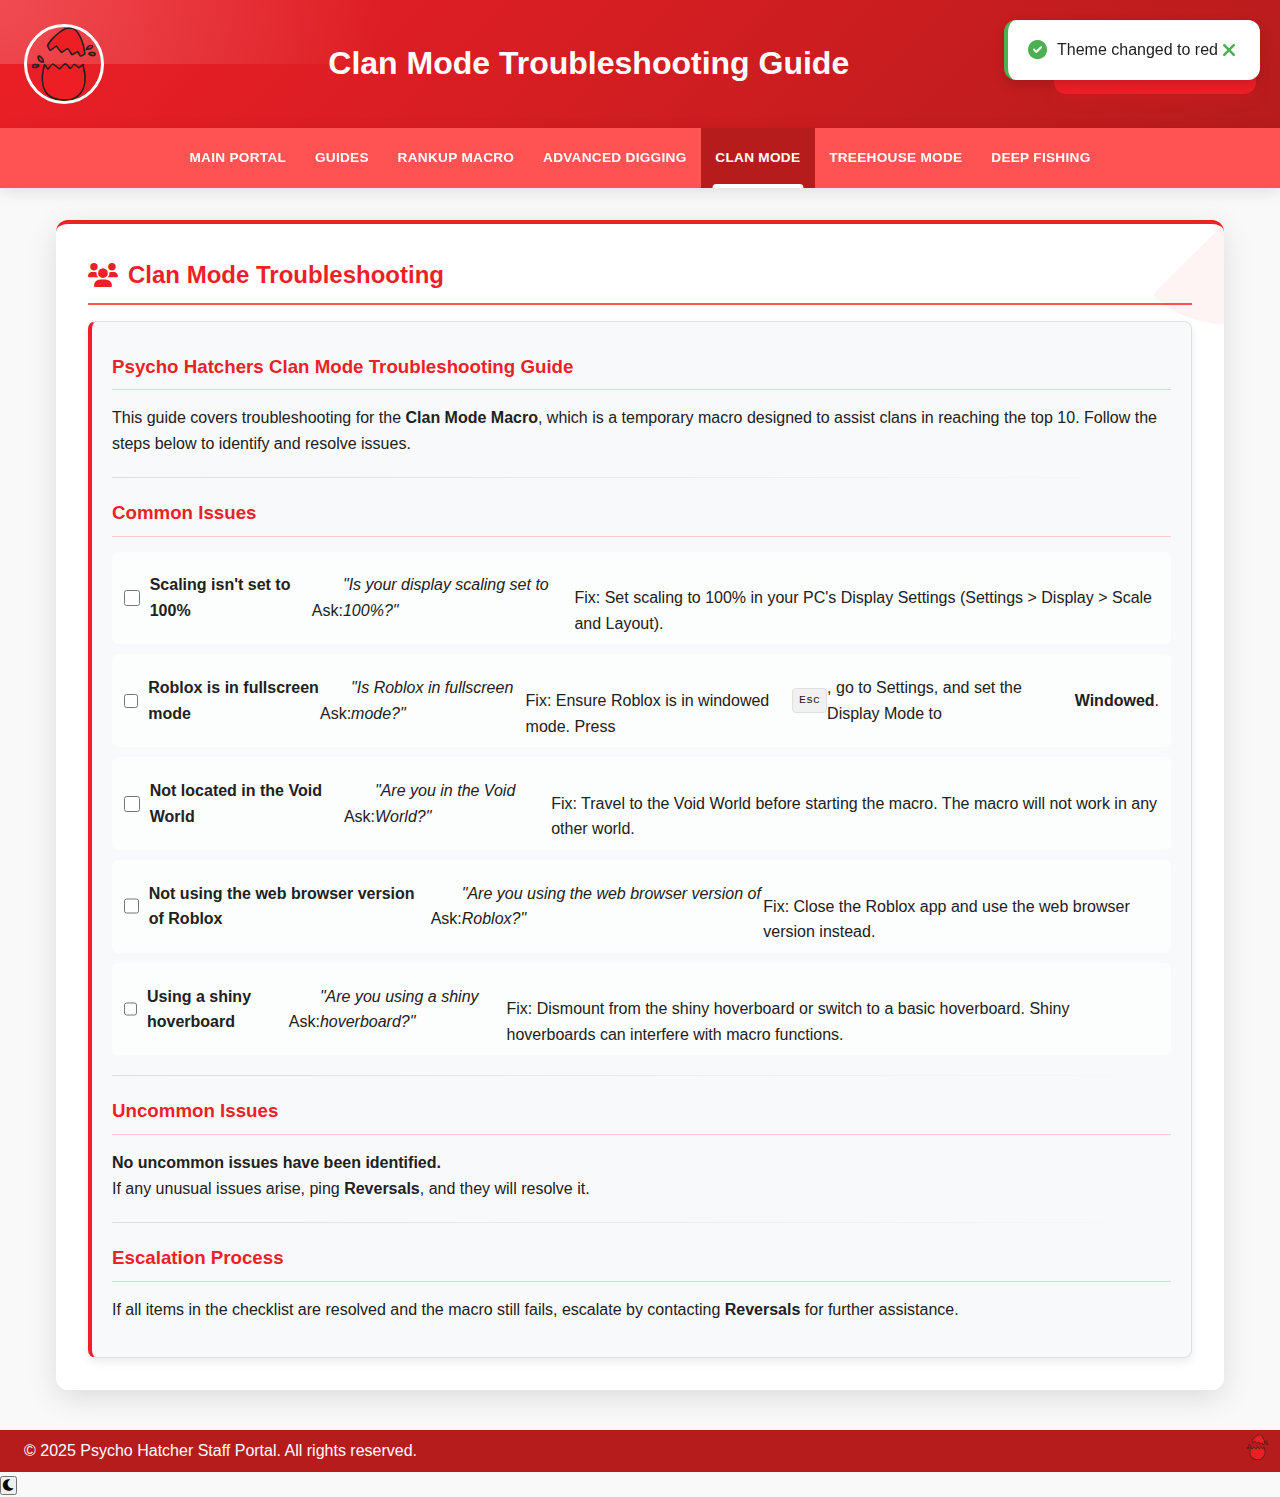
==== guide-clan.html @ 51c13f55 "Add files via upload" ====
<!DOCTYPE html>
<html lang="en">

<head>
    <meta charset="utf-8">
    <meta name="viewport" content="width=device-width, initial-scale=1.0, maximum-scale=1.0, user-scalable=no">
    <meta name="theme-color" content="#ED1F27">
    <title>Clan Mode Guide - Psycho Hatcher</title>
    <link href="style.css" rel="stylesheet" type="text/css" />
    <link href="icons.css" rel="stylesheet" type="text/css" />
    <link rel="stylesheet" href="https://cdnjs.cloudflare.com/ajax/libs/font-awesome/6.0.0/css/all.min.css">
</head>

<body>
    <header>
        <div class="logo-container">
            <img id="logo-preview" src="PsychoHatcher.png" alt="Psycho Hatcher Logo">
        </div>
        <h1>Clan Mode Troubleshooting Guide</h1>
        <div class="header-actions">
            <a href="guides.html" class="btn btn-outline">
                <i class="fas fa-arrow-left"></i> Back to Guides
            </a>
        </div>
    </header>

    <nav>
        <ul>
            <li><a href="index.html">Main Portal</a></li>
            <li><a href="guides.html">Guides</a></li>
            <li><a href="guide-rankup.html">Rankup Macro</a></li>
            <li><a href="guide-digging.html">Advanced Digging</a></li>
            <li><a href="guide-clan.html" class="active">Clan Mode</a></li>
            <li><a href="guide-treehouse.html">Treehouse Mode</a></li>
            <li><a href="guide-fishing.html">Deep Fishing</a></li>
        </ul>
    </nav>

    <main>
        <section class="section-card">
            <h2><i class="fas fa-users"></i> Clan Mode Troubleshooting</h2>
            
            <div class="guide-content active">
                <div class="guide-content-inner">
                    <h3>Psycho Hatchers Clan Mode Troubleshooting Guide</h3>
                    <p>This guide covers troubleshooting for the <strong>Clan Mode Macro</strong>, which is a temporary macro designed to assist clans in reaching the top 10. Follow the steps below to identify and resolve issues.</p>
                    <hr>
                    
                    <h3>Common Issues</h3>
                    <div class="checklist-item"><input type="checkbox"> <strong>Scaling isn't set to 100%</strong><br>
                        Ask: <em>"Is your display scaling set to 100%?"</em><br>
                        Fix: Set scaling to 100% in your PC's Display Settings (Settings > Display > Scale and Layout).
                    </div>
                    
                    <div class="checklist-item"><input type="checkbox"> <strong>Roblox is in fullscreen mode</strong><br>
                        Ask: <em>"Is Roblox in fullscreen mode?"</em><br>
                        Fix: Ensure Roblox is in windowed mode. Press <code>Esc</code>, go to Settings, and set the Display Mode to <strong>Windowed</strong>.
                    </div>
                    
                    <div class="checklist-item"><input type="checkbox"> <strong>Not located in the Void World</strong><br>
                        Ask: <em>"Are you in the Void World?"</em><br>
                        Fix: Travel to the Void World before starting the macro. The macro will not work in any other world.
                    </div>
                    
                    <div class="checklist-item"><input type="checkbox"> <strong>Not using the web browser version of Roblox</strong><br>
                        Ask: <em>"Are you using the web browser version of Roblox?"</em><br>
                        Fix: Close the Roblox app and use the web browser version instead.
                    </div>
                    
                    <div class="checklist-item"><input type="checkbox"> <strong>Using a shiny hoverboard</strong><br>
                        Ask: <em>"Are you using a shiny hoverboard?"</em><br>
                        Fix: Dismount from the shiny hoverboard or switch to a basic hoverboard. Shiny hoverboards can interfere with macro functions.
                    </div>
                    
                    <hr>
                    
                    <h3>Uncommon Issues</h3>
                    <p><strong>No uncommon issues have been identified.</strong><br>
                    If any unusual issues arise, ping <strong>Reversals</strong>, and they will resolve it.</p>
                    
                    <hr>
                    
                    <h3>Escalation Process</h3>
                    <p>If all items in the checklist are resolved and the macro still fails, escalate by contacting <strong>Reversals</strong> for further assistance.</p>
                </div>
            </div>
        </section>
    </main>

    <footer>
        <p>&copy; 2025 Psycho Hatcher Staff Portal. All rights reserved.</p>
        <div class="footer-logo">
            <img id="footer-logo" src="PsychoHatcher.png" alt="Psycho Hatcher">
        </div>
    </footer>

    <script src="script.js"></script>
</body>

</html>
---- style.css ----
:root {
    --primary-color: #ED1F27;
    --primary-light: #ff5252;
    --primary-dark: #b71c1c;
    --secondary-color: #f44336;
    --text-light: #ffffff;
    --text-dark: #212121;
    --bg-light: #f9f9f9;
    --bg-dark: #303030;
    --card-bg: #ffffff;
    --accent-color: #ff8a80;
    --border-radius: 12px;
    --box-shadow: 0 8px 30px rgba(0, 0, 0, 0.12);
    --transition-speed: 0.3s;
    --section-gap: 2.5rem;
    --card-padding: 2rem;
  }

  * {
    margin: 0;
    padding: 0;
    box-sizing: border-box;
  }

  body {
    font-family: 'Segoe UI', Tahoma, Geneva, Verdana, sans-serif;
    line-height: 1.6;
    color: var(--text-dark);
    background-color: var(--bg-light);
  }

  /* Header Styles */
  header {
    background: linear-gradient(135deg, var(--primary-color), var(--primary-dark));
    color: var(--text-light);
    padding: 1.5rem;
    display: flex;
    align-items: center;
    flex-wrap: wrap;
    justify-content: space-between;
    box-shadow: 0 4px 20px rgba(0, 0, 0, 0.25);
    position: relative;
    overflow: hidden;
  }

  header::before {
    content: '';
    position: absolute;
    width: 100%;
    height: 100%;
    top: -50%;
    left: -50%;
    background: radial-gradient(circle, rgba(255, 255, 255, 0.2) 0%, rgba(255, 255, 255, 0) 60%);
    z-index: 0;
  }

  header * {
    position: relative;
    z-index: 1;
  }

  .logo-container {
    display: flex;
    align-items: center;
    gap: 15px;
  }

  #logo-preview {
    width: 80px;
    height: 80px;
    border-radius: 50%;
    object-fit: cover;
    border: 3px solid var(--text-light);
  }

  .header-actions {
    display: flex;
    align-items: center;
    gap: 10px;
  }

  .btn-outline {
    background-color: transparent;
    color: var(--text-light);
    border: 2px solid var(--text-light);
    padding: 8px 15px;
    display: flex;
    align-items: center;
    gap: 5px;
    transition: all 0.3s;
  }

  .btn-outline:hover {
    background-color: var(--text-light);
    color: var(--primary-color);
  }


  .logo-upload {
    display: flex;
    flex-direction: column;
  }

  .upload-btn {
    background-color: var(--secondary-color);
    color: var(--text-light);
    padding: 8px 15px;
    border-radius: var(--border-radius);
    cursor: pointer;
    font-size: 0.9rem;
    display: inline-flex;
    align-items: center;
    gap: 5px;
    transition: background-color 0.3s;
  }

  .upload-btn:hover {
    background-color: #ff9e40;
  }

  input[type="file"] {
    display: none;
  }

  h1 {
    font-size: 2rem;
    margin-left: 20px;
  }

  /* Navigation Styles */
  nav {
    background-color: var(--primary-light);
    position: sticky;
    top: 0;
    z-index: 100;
    box-shadow: 0 4px 15px rgba(0, 0, 0, 0.1);
    padding: 0 1rem;
  }

  nav ul {
    display: flex;
    list-style: none;
    flex-wrap: nowrap;
    justify-content: center;
    max-width: 1200px;
    margin: 0 auto;
  }

  nav a {
    display: block;
    color: var(--text-light);
    text-decoration: none;
    padding: 1.2rem 0.9rem;
    font-weight: bold;
    transition: all 0.3s ease;
    position: relative;
    text-transform: uppercase;
    font-size: 0.85rem;
    letter-spacing: 0.3px;
    white-space: nowrap;
  }

  nav a::after {
    content: '';
    position: absolute;
    bottom: 0;
    left: 50%;
    width: 0;
    height: 4px;
    background-color: white;
    transform: translateX(-50%);
    transition: width 0.3s ease;
    border-radius: 4px 4px 0 0;
  }

  nav a:hover::after,
  nav a.active::after {
    width: 80%;
  }

  nav a:hover,
  nav a.active {
    background-color: var(--primary-dark);
  }

  /* Main Content Styles */
  main {
    max-width: 1200px;
    margin: 2rem auto;
    padding: 0 1rem;
  }

  .section-card {
    background-color: var(--card-bg);
    border-radius: var(--border-radius);
    box-shadow: var(--box-shadow);
    margin-bottom: var(--section-gap);
    padding: var(--card-padding);
    border-top: 4px solid var(--primary-color);
    transition: transform 0.4s ease, box-shadow 0.4s ease;
    position: relative;
    overflow: hidden;
  }

  .section-card::before {
    content: '';
    position: absolute;
    top: 0;
    right: 0;
    width: 100px;
    height: 100px;
    background: linear-gradient(135deg, transparent 50%, rgba(237, 31, 39, 0.05) 50%);
    border-radius: 0 0 0 100px;
    z-index: 0;
  }

  .section-card:hover {
    transform: translateY(-5px);
    box-shadow: 0 15px 35px rgba(0, 0, 0, 0.1);
  }

  h2 {
    color: var(--primary-color);
    margin-bottom: 1rem;
    border-bottom: 2px solid var(--primary-light);
    padding-bottom: 0.5rem;
    display: flex;
    align-items: center;
    gap: 10px;
  }

  h3 {
    color: var(--primary-dark);
    margin: 1rem 0;
  }

  /* Alert Boxes */
  .alert-box {
    background-color: #e3f2fd;
    border-left: 5px solid #2196f3;
    padding: 1rem;
    margin: 1rem 0;
    border-radius: var(--border-radius);
  }

  .alert-box.warning {
    background-color: #fff8e1;
    border-left: 5px solid #ffc107;
  }

  .highlight {
    background-color: #ffecb3;
    padding: 2px 4px;
    border-radius: 3px;
    font-weight: bold;
  }

  /* Staff List Styles */
  .staff-container {
    display: flex;
    flex-wrap: wrap;
    gap: 2rem;
  }

  .staff-column {
    flex: 1;
    min-width: 250px;
  }

  .staff-list,
  .timezone-list {
    list-style: none;
  }

  .staff-list li,
  .timezone-list li {
    padding: 0.5rem 0;
    border-bottom: 1px solid #e0e0e0;
  }

  .staff-name {
    font-weight: bold;
    color: var(--primary-color);
  }

  /* Guides Styles */
  .guides-container {
    display: grid;
    grid-template-columns: repeat(auto-fill, minmax(300px, 1fr));
    gap: 1rem;
  }

  .guide-card {
    background-color: white;
    border-radius: var(--border-radius);
    padding: 1.5rem;
    box-shadow: 0 10px 20px rgba(0, 0, 0, 0.05);
    transition: all 0.4s cubic-bezier(0.165, 0.84, 0.44, 1);
    border: 1px solid rgba(0, 0, 0, 0.05);
    position: relative;
    z-index: 1;
    overflow: hidden;
  }

  .guide-card::after {
    content: '';
    position: absolute;
    bottom: 0;
    left: 0;
    width: 100%;
    height: 4px;
    background: linear-gradient(to right, var(--primary-color), var(--primary-light));
    transform: scaleX(0);
    transform-origin: left;
    transition: transform 0.4s ease;
  }

  .guide-content {
    display: none;
    padding: 20px;
    margin-top: 20px;
    background-color: #f9f9f9;
    border-radius: 8px;
    border-left: 4px solid var(--primary-color);
    max-height: 0;
    overflow: hidden;
    transition: max-height 0.5s ease-out, opacity 0.3s ease-in-out;
    opacity: 0;
    box-shadow: 0 4px 10px rgba(0,0,0,0.08);
  }

  .guide-content.active {
    display: block;
    max-height: 2000px;
    opacity: 1;
    overflow-y: auto;
  }

  .guide-content-inner {
    padding: 5px;
  }

  .guide-content h3 {
    color: var(--primary-color);
    margin-top: 10px;
    margin-bottom: 15px;
    padding-bottom: 8px;
    border-bottom: 1px solid rgba(237, 31, 39, 0.2);
  }

  .guide-content p {
    margin-bottom: 15px;
    line-height: 1.6;
  }

  .guide-content hr {
    border: 0;
    height: 1px;
    background: linear-gradient(to right, #ddd, transparent);
    margin: 20px 0;
  }

  .guide-content .checklist-item {
    display: flex;
    align-items: center;
    margin-bottom: 10px;
    padding: 8px 12px;
    background-color: rgba(255,255,255,0.6);
    border-radius: 6px;
    transition: all 0.2s ease;
  }

  .guide-content .checklist-item:hover {
    background-color: rgba(255,255,255,0.9);
    transform: translateX(5px);
    box-shadow: 0 2px 5px rgba(0,0,0,0.05);
  }

  .guide-content .checklist-item input[type="checkbox"] {
    margin-right: 10px;
    width: 18px;
    height: 18px;
    accent-color: var(--primary-color);
    cursor: pointer;
  }

  .guide-content code {
    background-color: #f1f1f1;
    padding: 2px 6px;
    border-radius: 4px;
    font-family: monospace;
    font-size: 0.9em;
    border: 1px solid #e0e0e0;
  }

  .guide-content ul, .guide-content ol {
    margin-left: 20px;
    margin-bottom: 15px;
  }

  .guide-content li {
    margin-bottom: 8px;
  }

  @keyframes fadeIn {
    from {
      opacity: 0;
    }

    to {
      opacity: 1;
    }
  }

  .guide-card:hover {
    transform: translateY(-10px);
    box-shadow: 0 15px 30px rgba(0, 0, 0, 0.1);
  }

  .guide-card:hover::after {
    transform: scaleX(1);
  }

  .guide-content {
    display: none;
    margin-top: 1rem;
    padding: 1rem;
    background-color: white;
    border-radius: var(--border-radius);
    border: 1px solid #e0e0e0;
    max-height: 400px;
    overflow-y: auto;
  }

  .guide-content.active {
    display: block;
  }

  .btn {
    background-color: var(--primary-color);
    color: var(--text-light);
    border: none;
    padding: 0.75rem 1.5rem;
    border-radius: 50px;
    cursor: pointer;
    font-weight: bold;
    transition: all 0.3s ease;
    position: relative;
    overflow: hidden;
    box-shadow: 0 4px 15px rgba(237, 31, 39, 0.2);
    display: inline-flex;
    align-items: center;
    justify-content: center;
    gap: 8px;
  }

  .btn::before {
    content: '';
    position: absolute;
    top: 0;
    left: -100%;
    width: 100%;
    height: 100%;
    background: linear-gradient(90deg,
        transparent,
        rgba(255, 255, 255, 0.2),
        transparent);
    transition: all 0.6s ease;
  }

  .btn:hover {
    background-color: var(--primary-dark);
    transform: translateY(-3px);
    box-shadow: 0 8px 25px rgba(237, 31, 39, 0.3);
  }

  .btn:hover::before {
    left: 100%;
  }

  /* Script Styles */
  .script-box {
    background-color: #f9f9f9;
    padding: 1rem;
    border-radius: var(--border-radius);
  }
  
  /* Suggestion System Styles */
  .suggestion-form {
    margin: 1rem 0;
  }
  
  #suggestion-text {
    width: 100%;
    padding: 12px;
    border: 1px solid #ddd;
    border-radius: 4px;
    margin-bottom: 10px;
    resize: vertical;
  }
  
  #suggestion-status {
    margin-top: 15px;
    padding: 10px;
    border-radius: 4px;
  }
  
  #suggestion-status.success {
    background-color: rgba(76, 175, 80, 0.1);
    border: 1px solid #4CAF50;
    color: #4CAF50;
  }
  
  #suggestion-status.error {
    background-color: rgba(244, 67, 54, 0.1);
    border: 1px solid #F44336;
    color: #F44336;
  }
  
  .success-message {
    color: #4CAF50;
    font-weight: bold;
  }
  
  .suggestions-list {
    list-style: none;
    padding: 0;
    margin: 10px 0;
    max-height: 500px;
    overflow-y: auto;
    border: 1px solid #eee;
    border-radius: 8px;
  }
  
  .suggestions-list li {
    background-color: #fff;
    padding: 15px;
    margin-bottom: 10px;
    border-radius: 4px;
    border-left: 3px solid var(--primary-color);
    transition: all 0.3s ease;
    box-shadow: 0 2px 4px rgba(0,0,0,0.05);
  }
  
  .suggestions-list li:hover {
    box-shadow: 0 4px 8px rgba(0,0,0,0.1);
    transform: translateY(-2px);
  }
  
  .suggestion-header {
    display: flex;
    justify-content: space-between;
    align-items: center;
    margin-bottom: 8px;
    padding-bottom: 8px;
    border-bottom: 1px solid #f0f0f0;
  }
  
  .suggestion-author {
    font-weight: bold;
    color: var(--primary-color);
    font-size: 1rem;
  }
  
  .suggestion-content {
    font-size: 1.05rem;
    line-height: 1.5;
    margin: 10px 0;
  }
  
  .suggestion-status {
    display: inline-block;
    padding: 3px 8px;
    border-radius: 12px;
    font-size: 0.8rem;
    background-color: #ffe0e0;
    color: #d32f2f;
  }
  
  .suggestion-status.pending {
    background-color: #fff3e0;
    color: #ef6c00;
  }
  
  .suggestion-status.approved {
    background-color: #e8f5e9;
    color: #2e7d32;
  }
  
  .suggestion-status.implemented {
    background-color: #e3f2fd;
    color: #1565c0;
  }
  
  .suggestion-meta {
    display: flex;
    justify-content: space-between;
    align-items: center;
    margin-top: 10px;
  }
  
  .btn-vote {
    background: none;
    border: none;
    padding: 5px 10px;
    border-radius: 20px;
    cursor: pointer;
    color: #666;
    font-size: 0.9rem;
    display: inline-flex;
    align-items: center;
    gap: 5px;
    transition: all 0.2s ease;
  }
  
  .btn-vote:hover {
    background-color: #f5f5f5;
    color: var(--primary-color);
  }
  
  .btn-vote.upvote .fa-thumbs-up {
    color: #4caf50;
  }
  
  .suggestions-header {
    margin-bottom: 20px;
  }
  
  .suggestions-header h3 {
    display: flex;
    align-items: center;
    gap: 10px;
    margin-bottom: 5px;
    color: var(--primary-color);
  }
  
  .suggestions-header p {
    color: #666;
  }
  
  .suggestion-search {
    display: flex;
    gap: 10px;
    margin-bottom: 15px;
  }
  
  .suggestion-search-input {
    flex: 1;
    padding: 10px 15px;
    border: 1px solid #ddd;
    border-radius: 25px;
    font-size: 0.9rem;
  }
  
  .no-suggestions {
    text-align: center;
    padding: 30px;
    color: #999;
    display: flex;
    flex-direction: column;
    align-items: center;
    justify-content: center;
  }
    justify-content: space-between;
    align-items: center;
    margin-top: 8px;
    font-size: 0.9rem;
  }
  
  .suggestion-search {
    display: flex;
    margin-bottom: 15px;
    align-items: center;
    gap: 10px;
  }
  
  .suggestion-search-input {
    flex: 1;
    padding: 10px 15px;
    border: 1px solid #ddd;
    border-radius: 20px;
    font-size: 0.9rem;
    box-shadow: inset 0 1px 3px rgba(0,0,0,0.05);
  }
  
  .suggestion-search-input:focus {
    outline: none;
    border-color: var(--primary-color);
    box-shadow: 0 0 0 3px rgba(237, 31, 39, 0.1);
  }
  
  .btn-sm {
    padding: 8px 12px;
    font-size: 0.9rem;
  }
  
  .suggestions-container {
    position: relative;
  }
  
  .suggestions-count {
    margin-bottom: 10px;
    padding-bottom: 5px;
    border-bottom: 1px solid #eee;
  }
  
  .no-suggestions {
    text-align: center;
    padding: 20px;
    color: #666;
    font-style: italic;
  }
  
  .suggestion-status.pending {
    background-color: #FFC107;
    color: #000;
  }
  
  .suggestion-status.approved {
    background-color: #4CAF50;
    color: #fff;
  }
  
  .suggestion-status.rejected {
    background-color: #F44336;
    color: #fff;
  }

  .script-section {
    margin-bottom: 1.5rem;
    padding-bottom: 1rem;
    border-bottom: 1px dashed #ccc;
  }

  .script-section:last-child {
    border-bottom: none;
  }

  .script-section h4 {
    color: var(--primary-color);
    margin-bottom: 0.5rem;
  }

  .script-section h5 {
    margin-top: 0.8rem;
    margin-bottom: 0.3rem;
    font-style: italic;
  }

  .script-note {
    background-color: #fff8e1;
    padding: 0.8rem;
    border-radius: var(--border-radius);
    margin-top: 1rem;
  }

  /* Info Boxes */
  .info-box {
    background-color: #f9f9f9;
    padding: 1rem;
    border-radius: var(--border-radius);
    margin-bottom: 1.5rem;
  }

  .info-box ul {
    margin-left: 1.5rem;
  }

  .promo-box {
    background-color: #e8f5e9;
    padding: 1rem;
    border-radius: var(--border-radius);
    border-left: 5px solid #4caf50;
    margin-top: 1rem;
  }

  .vip-box {
    background-color: #ede7f6;
    border-left: 5px solid var(--primary-color);
  }

  .credential-box {
    background-color: white;
    padding: 1rem;
    border-radius: var(--border-radius);
    margin-top: 0.5rem;
    border: 1px dashed var(--primary-color);
  }

  .interview-list {
    margin-left: 1.5rem;
  }

  .interview-list li {
    margin-bottom: 0.8rem;
  }

  /* Footer Styles */
  footer {
    background-color: #b71c1c;
    color: var(--text-light);
    text-align: center;
    padding: 0.5rem 1.5rem;
    margin-top: 2rem;
    display: flex;
    justify-content: space-between;
    align-items: center;
    flex-wrap: wrap;
    position: relative;
  }

  .footer-logo {
    position: absolute;
    right: 10px;
    top: 50%;
    transform: translateY(-50%);
  }

  .footer-logo img {
    width: 25px;
    height: 25px;
  }

  /* Responsive Design */
  @media (max-width: 768px) {
    body {
      font-size: 16px;
    }

    header {
      flex-direction: column;
      text-align: center;
      gap: 1rem;
      padding: 0.8rem;
    }

    .logo-container {
      justify-content: center;
    }

    #logo-preview {
      width: 60px;
      height: 60px;
    }

    h1 {
      margin-left: 0;
      font-size: 1.5rem;
    }

    /* Mobile Navigation */
    nav {
      position: sticky;
      top: 0;
      width: 100%;
      z-index: 100;
      box-shadow: 0 2px 4px rgba(0, 0, 0, 0.1);
    }

    nav ul {
      flex-direction: column;
      padding: 0;
      margin: 0;
      width: 100%;
    }

    nav li {
      width: 100%;
      border-bottom: 1px solid rgba(255, 255, 255, 0.1);
    }

    nav a {
      display: block;
      width: 100%;
      padding: 0.8rem 1rem;
      font-size: 1.1rem;
      text-align: left;
    }

    /* Main content adjustments */
    main {
      padding: 0.5rem;
      margin: 1rem auto;
    }

    .section-card {
      padding: 1rem;
      margin-bottom: 1.5rem;
    }

    h2 {
      font-size: 1.3rem;
    }

    h3 {
      font-size: 1.1rem;
    }

    .staff-container {
      flex-direction: column;
      gap: 1rem;
    }

    .guides-container {
      grid-template-columns: 1fr;
    }

    .guide-card,
    .template-card {
      min-width: 100%;
    }

    /* Better button and form sizing */
    .btn,
    #submit-suggestion,
    .copy-template {
      padding: 0.7rem 1rem;
      width: 100%;
      margin-top: 0.8rem;
    }

    .suggestion-form textarea {
      padding: 0.8rem;
      min-height: 100px;
    }

    .staff-list li,
    .timezone-list li {
      padding: 0.8rem 0.5rem;
    }

    /* Footer adjustments */
    footer {
      flex-direction: column;
      gap: 1rem;
      padding: 1rem;
      text-align: center;
    }

    /* Fix template cards on mobile */
    .templates-container {
      grid-template-columns: 1fr;
    }

    .template-content {
      padding: 1rem;
    }

    /* Better alerts on mobile */
    .alert-box {
      padding: 0.8rem;
      margin: 0.8rem 0;
    }
  }

  /* Login System Styles */
  .login-overlay {
    position: fixed;
    top: 0;
    left: 0;
    width: 100%;
    height: 100%;
    background: linear-gradient(135deg, var(--primary-dark), var(--primary-color));
    display: flex;
    justify-content: center;
    align-items: center;
    z-index: 1000;
    transition: opacity 0.5s ease;
    backdrop-filter: blur(10px);
  }

  .login-overlay.fade-out {
    opacity: 0;
  }

  .login-container {
    background-color: white;
    border-radius: var(--border-radius);
    padding: 2rem;
    width: 90%;
    max-width: 400px;
    box-shadow: 0 15px 35px rgba(0, 0, 0, 0.3);
    text-align: center;
    position: relative;
    overflow: hidden;
    border: 2px solid transparent;
    transition: all 0.3s ease;
  }

  .login-container::before {
    content: '';
    position: absolute;
    top: 0;
    left: -100%;
    width: 100%;
    height: 5px;
    background: linear-gradient(to right, var(--primary-light), var(--primary-color), var(--primary-dark));
    animation: slide 2s infinite linear;
  }

  .login-logo {
    margin-bottom: 1.5rem;
  }

  .login-logo img {
    max-width: 150px;
    height: auto;
    filter: drop-shadow(0 4px 8px rgba(0, 0, 0, 0.2));
  }

  .login-msg {
    font-size: 1.1rem;
    margin-bottom: 1.5rem;
    color: var(--text-dark);
  }

  .input-group {
    position: relative;
    margin-bottom: 1.2rem;
    display: flex;
    align-items: center;
  }

  .input-group input {
    width: 100%;
    padding: 0.8rem 1rem;
    border: 1px solid #ddd;
    border-radius: var(--border-radius);
    font-size: 1rem;
    transition: all 0.3s;
  }

  .input-group input:focus {
    border-color: var(--primary-color);
    box-shadow: 0 0 0 2px rgba(237, 31, 39, 0.2);
    outline: none;
  }

  .toggle-password {
    position: absolute;
    right: 10px;
    background: none;
    border: none;
    color: #666;
    cursor: pointer;
  }

  .btn {
    background-color: var(--primary-color);
    color: white;
    padding: 0.8rem 2rem;
    border: none;
    border-radius: var(--border-radius);
    font-size: 1rem;
    cursor: pointer;
    transition: all 0.3s;
    margin-top: 0.5rem;
    font-weight: bold;
    width: 100%;
  }

  .btn:hover {
    background-color: var(--primary-dark);
    transform: translateY(-2px);
  }

  .login-error {
    color: #e74c3c;
    margin-top: 1rem;
    font-size: 0.9rem;
    min-height: 1.2rem;
  }

  .attempts-info {
    margin-top: 0.5rem;
    font-size: 0.8rem;
    color: #666;
  }

  .security-notice {
    position: absolute;
    top: 10px;
    right: 10px;
    font-size: 0.8rem;
    color: #666;
  }

  .shake {
    animation: shake 0.5s cubic-bezier(.36, .07, .19, .97) both;
  }

  @keyframes shake {

    10%,
    90% {
      transform: translate3d(-1px, 0, 0);
    }

    20%,
    80% {
      transform: translate3d(2px, 0, 0);
    }

    30%,
    50%,
    70% {
      transform: translate3d(-4px, 0, 0);
    }

    40%,
    60% {
      transform: translate3d(4px, 0, 0);
    }
  }

  @keyframes slide {
    0% {
      left: -100%;
    }

    100% {
      left: 100%;
    }
  }

  /* Notification Styles */
  .notification {
    position: fixed;
    top: 20px;
    right: 20px;
    background-color: white;
    border-radius: var(--border-radius);
    box-shadow: 0 4px 12px rgba(0, 0, 0, 0.15);
    padding: 1rem;
    z-index: 1000;
    transform: translateX(120%);
    transition: transform 0.3s ease;
    max-width: 300px;
  }

  .notification.show {
    transform: translateX(0);
  }

  .notification-content {
    display: flex;
    align-items: center;
    gap: 10px;
  }

  .notification i {
    font-size: 1.2rem;
  }

  .notification.success i {
    color: #2ecc71;
  }

  .notification.error i {
    color: #e74c3c;
  }

  .notification.info i {
    color: #3498db;
  }

  .security-notice {
    background-color: #f5f5f5;
    color: #333;
    padding: 8px;
    border-radius: var(--border-radius);
    margin-bottom: 1rem;
    font-weight: bold;
    display: flex;
    align-items: center;
    justify-content: center;
    gap: 8px;
  }

  .security-notice i {
    color: var(--primary-color);
  }

  .login-logo {
    margin-bottom: 1rem;
    position: relative;
  }

  .login-logo::after {
    content: '';
    position: absolute;
    bottom: 0;
    left: 50%;
    transform: translateX(-50%);
    width: 60px;
    height: 3px;
    background: linear-gradient(to right, var(--primary-light), var(--primary-color));
    border-radius: 3px;
  }

  .login-logo img {
    width: 100px;
    height: 100px;
    border-radius: 50%;
    border: 3px solid var(--primary-color);
    object-fit: cover;
    box-shadow: 0 5px 15px rgba(0, 0, 0, 0.1);
    pointer-events: none;
  }

  .login-msg {
    color: #666;
    margin-bottom: 1.5rem;
    font-size: 1.1rem;
  }

  .input-group {
    display: flex;
    margin-bottom: 1rem;
    position: relative;
    box-shadow: 0 3px 10px rgba(0, 0, 0, 0.05);
  }

  .input-group input {
    flex: 1;
    padding: 0.8rem 3rem 0.8rem 0.8rem;
    border: 1px solid #ddd;
    border-radius: var(--border-radius) 0 0 var(--border-radius);
    font-size: 1rem;
    transition: border 0.3s;
  }

  .input-group input:focus {
    outline: none;
    border-color: var(--primary-color);
    box-shadow: 0 0 0 2px rgba(237, 31, 39, 0.1);
  }

  .toggle-password {
    position: absolute;
    right: 50px;
    top: 50%;
    transform: translateY(-50%);
    background: none;
    border: none;
    color: #999;
    cursor: pointer;
    z-index: 2;
    transition: color 0.3s;
  }

  .toggle-password:hover {
    color: var(--primary-color);
  }

  .input-group button.btn {
    border-radius: 0 var(--border-radius) var(--border-radius) 0;
    padding: 0 1.5rem;
    font-weight: bold;
    background: linear-gradient(135deg, var(--primary-color), var(--primary-dark));
    transition: all 0.3s;
  }

  .input-group button.btn:hover {
    background: linear-gradient(135deg, var(--primary-dark), var(--primary-color));
    transform: translateY(-2px);
    box-shadow: 0 4px 8px rgba(0, 0, 0, 0.2);
  }

  .login-error {
    color: var(--primary-color);
    min-height: 1.5rem;
    font-weight: 500;
    margin-bottom: 0.5rem;
    text-shadow: 0 0 1px rgba(237, 31, 39, 0.2);
  }

  .attempts-info {
    color: #999;
    font-size: 0.8rem;
    margin-top: 1rem;
  }

  /* Enhanced shake animation */
  @keyframes shake {

    0%,
    100% {
      transform: translateX(0);
    }

    10%,
    30%,
    50%,
    70%,
    90% {
      transform: translateX(-5px);
    }

    20%,
    40%,
    60%,
    80% {
      transform: translateX(5px);
    }
  }

  .shake {
    animation: shake 0.5s cubic-bezier(.36, .07, .19, .97) both;
    box-shadow: 0 0 20px rgba(237, 31, 39, 0.3);
  }

  /* Support Script Box Enhancement */
  .script-box {
    position: relative;
    border-left: 4px solid var(--primary-color);
    background-color: white;
    padding: 1.5rem;
    box-shadow: 0 3px 10px rgba(0, 0, 0, 0.1);
  }

  .script-section {
    position: relative;
    padding-left: 1rem;
  }

  .script-section::before {
    content: "";
    position: absolute;
    left: -5px;
    top: 0;
    height: 100%;
    width: 3px;
    background-color: var(--primary-light);
    opacity: 0.3;
  }

  /* VIP Styles Enhancement */
  .vip-box {
    background: linear-gradient(to right, #fff, #fff8f8);
    box-shadow: 0 4px 15px rgba(237, 31, 39, 0.1);
    border-left: 5px solid var(--primary-color);
    position: relative;
    overflow: hidden;
  }

  .vip-box::after {
    content: "STAFF VIP";
    position: absolute;
    top: 10px;
    right: -15px;
    background: var(--primary-color);
    color: white;
    padding: 5px 20px;
    font-size: 0.7rem;
    transform: rotate(45deg);
    box-shadow: 0 3px 10px rgba(0, 0, 0, 0.2);
  }

  .credential-box {
    background-color: white;
    border: 2px dashed var(--primary-light);
    box-shadow: inset 0 0 10px rgba(0, 0, 0, 0.05);
  }

  /* Enhanced Animations */
  @keyframes shake {

    0%,
    100% {
      transform: translateX(0);
    }

    10%,
    30%,
    50%,
    70%,
    90% {
      transform: translateX(-5px);
    }

    20%,
    40%,
    60%,
    80% {
      transform: translateX(5px);
    }
  }

  .shake {
    animation: shake 0.5s cubic-bezier(.36, .07, .19, .97) both;
  }

  /* Bug Response Box */
  .bug-response-box {
    background-color: #f9f9f9;
    border: 1px solid #e0e0e0;
    border-left: 5px solid var(--primary-color);
    padding: 1.5rem;
    margin: 1.5rem 0;
    border-radius: var(--border-radius);
    position: relative;
  }

  .bug-response-box::before {
    content: "⚠️";
    position: absolute;
    top: -15px;
    left: -15px;
    background: white;
    width: 30px;
    height: 30px;
    display: flex;
    align-items: center;
    justify-content: center;
    border-radius: 50%;
    border: 2px solid var(--primary-color);
  }

  /* Tooltip Enhancement */
  .tooltip {
    position: relative;
    display: inline-block;
    cursor: help;
  }

  .tooltip .tooltip-text {
    visibility: hidden;
    width: 200px;
    background-color: #333;
    color: white;
    text-align: center;
    border-radius: 5px;
    padding: 5px;
    position: absolute;
    z-index: 1;
    bottom: 125%;
    left: 50%;
    margin-left: -100px;
    opacity: 0;
    transition: opacity 0.3s;
  }

  .tooltip:hover .tooltip-text {
    visibility: visible;
    opacity: 1;
  }

  /* Custom Scrollbar */
  ::-webkit-scrollbar {
    width: 8px;
  }

  ::-webkit-scrollbar-track {
    background: #f1f1f1;
  }

  ::-webkit-scrollbar-thumb {
    background: var(--primary-light);
    border-radius: 10px;
  }

  ::-webkit-scrollbar-thumb:hover {
    background: var(--primary-color);
  }

  /* Enhanced Button Styles */
  .btn {
    position: relative;
    overflow: hidden;
    z-index: 1;
  }

  .btn::after {
    content: '';
    position: absolute;
    bottom: 0;
    left: 0;
    width: 100%;
    height: 0;
    background: rgba(255, 255, 255, 0.2);
    z-index: -1;
    transition: height 0.3s;
  }

  .btn:hover::after {
    height: 100%;
  }

  /* New Section Transition */
  .section-card {
    transition: transform 0.3s, box-shadow 0.3s;
  }

  .section-card:hover {
    transform: translateY(-5px);
    box-shadow: 0 8px 20px rgba(0, 0, 0, 0.1);
  }

  /* Enhanced Card Style */
  .guide-card,
  .info-box {
    border-radius: var(--border-radius);
    transition: all 0.3s ease;
    position: relative;
    z-index: 1;
  }

  .guide-card::before,
  .info-box::before {
    content: '';
    position: absolute;
    top: 0;
    left: 0;
    width: 100%;
    height: 100%;
    background: linear-gradient(135deg, transparent 95%, var(--primary-light) 95%);
    z-index: -1;
    opacity: 0;
    transition: opacity 0.3s;
    border-radius: var(--border-radius);
  }

  .guide-card:hover::before,
  .info-box:hover::before {
    opacity: 1;
  }


  /* Notification System */
  .notification {
    position: fixed;
    top: 20px;
    right: 20px;
    background-color: white;
    border-left: 4px solid var(--primary-color);
    padding: 15px 20px;
    border-radius: var(--border-radius);
    box-shadow: 0 4px 12px rgba(0, 0, 0, 0.15);
    display: flex;
    align-items: center;
    justify-content: space-between;
    z-index: 1000;
    max-width: 400px;
    transform: translateX(120%);
    transition: transform 0.3s cubic-bezier(0.68, -0.55, 0.27, 1.55);
  }

  .notification.notification-show {
    transform: translateX(0);
  }

  .notification.notification-closing {
    transform: translateX(120%);
  }

  .notification.success {
    border-left-color: #4CAF50;
  }

  .notification.success i {
    color: #4CAF50;
  }

  .notification.error {
    border-left-color: #F44336;
  }

  .notification.error i {
    color: #F44336;
  }

  .notification.info {
    border-left-color: #2196F3;
  }

  .notification.info i {
    color: #2196F3;
  }

  .notification-content {
    display: flex;
    align-items: center;
    gap: 10px;
  }

  .notification-content i {
    font-size: 1.2rem;
  }

  .notification-close {
    background: none;
    border: none;
    color: #999;
    cursor: pointer;
    padding: 5px;
    transition: color 0.3s;
  }

  .notification-close:hover {
    color: #333;
  }

  /* Section visibility animation */
  main section {
    opacity: 0;
    transform: translateY(20px);
    transition: opacity 0.5s, transform 0.5s;
  }

  main section.section-visible {
    opacity: 1;
    transform: translateY(0);
  }

  /* Copy button style */
  .copy-btn {
    background: none;
    border: none;
    color: var(--primary-color);
    cursor: pointer;
    margin-left: 5px;
    opacity: 0.7;
    transition: opacity 0.3s;
  }

  .copy-btn:hover {
    opacity: 1;
  }

  /* Content transition */
  .guide-content {
    transition: all 0.3s ease-out;
    overflow: hidden;
    padding: 15px;
    background-color: #f8f9fa;
    border-radius: 8px;
    border-left: 4px solid var(--primary-color);
    margin-top: 10px;
  }
  
  .guide-content.active {
    display: block;
  }

  /* Suggestion Section Styles */
  .suggestion-box {
    background-color: white;
    padding: 1.5rem;
    border-radius: var(--border-radius);
    border-left: 4px solid var(--primary-color);
    box-shadow: 0 4px 15px rgba(0, 0, 0, 0.08);
    position: relative;
    overflow: hidden;
  }

  .suggestion-box::before {
    content: '';
    position: absolute;
    top: 0;
    right: 0;
    width: 150px;
    height: 150px;
    background: linear-gradient(135deg, transparent 50%, rgba(237, 31, 39, 0.05) 50%);
    z-index: 0;
    border-radius: 0 0 0 150px;
  }

  .suggestion-form {
    margin-top: 1.5rem;
    position: relative;
    z-index: 1;
  }

  .suggestion-form textarea {
    width: 100%;
    padding: 1rem;
    border: 2px solid #eee;
    border-radius: var(--border-radius);
    resize: vertical;
    font-family: inherit;
    margin-bottom: 1rem;
    transition: all 0.3s ease;
    min-height: 120px;
    box-shadow: inset 0 1px 3px rgba(0, 0, 0, 0.05);
  }

  .suggestion-form textarea:focus {
    outline: none;
    border-color: var(--primary-color);
    box-shadow: 0 0 0 3px rgba(237, 31, 39, 0.1);
  }

  #submit-suggestion {
    display: flex;
    align-items: center;
    justify-content: center;
    gap: 8px;
    background: linear-gradient(135deg, var(--primary-color), var(--primary-dark));
    padding: 0.8rem 1.5rem;
    font-weight: bold;
    letter-spacing: 0.5px;
    transition: all 0.3s ease;
    border-radius: 30px;
  }

  #submit-suggestion:hover {
    transform: translateY(-2px);
    box-shadow: 0 5px 15px rgba(237, 31, 39, 0.3);
  }

  #suggestion-status {
    margin-top: 1.5rem;
    padding: 1rem;
    border-radius: var(--border-radius);
    display: none;
    animation: fadeIn 0.5s ease;
  }

  @keyframes fadeIn {
    from {
      opacity: 0;
      transform: translateY(10px);
    }

    to {
      opacity: 1;
      transform: translateY(0);
    }
  }

  #suggestion-status.success {
    display: block;
    background-color: #e8f5e9;
    color: #2e7d32;
    border-left: 4px solid #4caf50;
  }

  #suggestion-status.error {
    display: block;
    background-color: #ffebee;
    color: #c62828;

    /* Dark Mode Styles */
    .dark-mode {
      --bg-light: #121212;
      --text-dark: #e0e0e0;
      --card-bg: #1e1e1e;
      --text-light: #ffffff;
      color: var(--text-light);
    }

    .dark-mode .section-card,
    .dark-mode .guide-card,
    .dark-mode .info-box,
    .dark-mode .script-box,
    .dark-mode .bug-response-box,
    .dark-mode .suggestion-box,
    .dark-mode .template-card {
      background-color: #1e1e1e;
      border-color: #333;
    }

    .dark-mode .staff-list li,
    .dark-mode .timezone-list li {
      border-bottom-color: #333;
    }

    .dark-mode .alert-box {
      background-color: #2d2d2d;
      border-left-color: var(--primary-color);
    }

    .dark-mode .alert-box.warning {
      background-color: #332d20;
      border-left-color: #ffc107;
    }

    .dark-mode .suggestion-form textarea {
      background-color: #2d2d2d;
      border-color: #444;
      color: var(--text-light);
    }

    .dark-mode-toggle {
      position: fixed;
      bottom: 20px;
      right: 20px;
      width: 50px;
      height: 50px;
      border-radius: 50%;
      background: var(--primary-color);
      color: white;
      border: none;
      box-shadow: 0 4px 15px rgba(0, 0, 0, 0.3);
      cursor: pointer;
      z-index: 999;
      display: flex;
      align-items: center;
      justify-content: center;
      font-size: 1.5rem;
      transition: all 0.3s ease;
    }

    .dark-mode-toggle:hover {
      transform: scale(1.1);
      background: var(--primary-dark);
    }

    /* Animation classes */
    .animate-ready {
      opacity: 0;
      transform: translateY(30px);
      transition: opacity 0.6s ease, transform 0.6s ease;
    }

    .animate-in {
      opacity: 1;
      transform: translateY(0);
    }

    /* Checklist item styling */
    .checklist-item {
      display: flex;
      align-items: center;
      gap: 10px;
      margin-bottom: 8px;
      padding: 8px;
      background-color: rgba(0, 0, 0, 0.03);
      border-radius: 4px;
      transition: all 0.3s ease;
    }

    .dark-mode .checklist-item {
      background-color: rgba(255, 255, 255, 0.05);
    }

    .checklist-item:hover {
      background-color: rgba(0, 0, 0, 0.05);
      transform: translateX(5px);
    }

    .dark-mode .checklist-item:hover {
      background-color: rgba(255, 255, 255, 0.08);
    }

    .checklist-item input[type="checkbox"] {
      width: 18px;
      height: 18px;
      cursor: pointer;
      accent-color: var(--primary-color);
    }

    /* Enhanced code blocks */
    code {
      background-color: #f5f5f5;
      padding: 2px 6px;
      border-radius: 4px;
      font-family: 'Consolas', 'Monaco', monospace;
      font-size: 0.9em;
      color: var(--primary-dark);
      border: 1px solid #e0e0e0;
    }

    .dark-mode code {
      background-color: #2d2d2d;
      color: #f5f5f5;
      border-color: #444;
    }

    /* Add hover effects to sections */
    .section-card {
      transition: transform 0.4s cubic-bezier(0.175, 0.885, 0.32, 1.275), box-shadow 0.4s ease;
    }

    .section-card:hover {
      transform: translateY(-5px) scale(1.01);
      box-shadow: 0 20px 40px rgba(0, 0, 0, 0.15);
    }

    .dark-mode .section-card:hover {
      box-shadow: 0 20px 40px rgba(0, 0, 0, 0.4);
    }

    /* Progress bar on scroll */
    .scroll-progress {
      position: fixed;
      top: 0;
      left: 0;
      width: 0;
      height: 4px;
      background: linear-gradient(to right, var(--primary-color), var(--primary-light));
      z-index: 1000;
      transition: width 0.2s ease;
    }

    /* Back to top button */
    .back-to-top {
      position: fixed;
      bottom: 80px;
      right: 20px;
      width: 50px;
      height: 50px;
      border-radius: 50%;
      background: var(--primary-color);
      color: white;
      border: none;
      box-shadow: 0 4px 15px rgba(0, 0, 0, 0.3);
      cursor: pointer;
      z-index: 999;
      display: flex;
      align-items: center;
      justify-content: center;
      font-size: 1.5rem;
      opacity: 0;
      transform: translateY(20px);
      transition: all 0.3s ease;
    }

    .back-to-top.visible {
      opacity: 1;
      transform: translateY(0);
    }

    .back-to-top:hover {
      transform: translateY(-5px);
      background: var(--primary-dark);
    }

    /* Enhanced template styling */
    .template-card {
      transition: all 0.4s cubic-bezier(0.165, 0.84, 0.44, 1);
    }

    .template-card:hover {
      transform: translateY(-10px) scale(1.02);
    }

    border-left: 4px solid #f44336;
  }

  /* Ticket Templates Styles */
  .templates-container {
    display: grid;
    grid-template-columns: repeat(auto-fill, minmax(300px, 1fr));
    gap: 1.5rem;
    margin-top: 1.5rem;
  }

  .template-card {
    background-color: white;
    border-radius: var(--border-radius);
    box-shadow: 0 3px 10px rgba(0, 0, 0, 0.1);
    overflow: hidden;
    transition: all 0.3s ease;
    border: 1px solid #eee;
    position: relative;
  }

  .template-card::after {
    content: '';
    position: absolute;
    bottom: 0;
    left: 0;
    width: 100%;
    height: 5px;
    background: linear-gradient(to right, var(--primary-color), var(--primary-light));
    opacity: 0;
    transition: opacity 0.3s ease;
  }

  .template-card:hover {
    transform: translateY(-5px);
    box-shadow: 0 8px 25px rgba(0, 0, 0, 0.15);
  }

  .template-card:hover::after {
    opacity: 1;
  }

  .template-card h3 {
    background: linear-gradient(135deg, var(--primary-color), var(--primary-dark));
    color: white;
    padding: 1rem;
    margin: 0;
    font-size: 1.1rem;
    position: relative;
    overflow: hidden;
  }

  .template-card h3::before {
    content: '';
    position: absolute;
    top: -50%;
    left: -50%;
    width: 200%;
    height: 200%;
    background: linear-gradient(to right,
        rgba(255, 255, 255, 0) 0%,
        rgba(255, 255, 255, 0.3) 50%,
        rgba(255, 255, 255, 0) 100%);
    transform: rotate(45deg);
    transition: all 0.6s ease;
    z-index: 1;
    pointer-events: none;
  }

  .template-card:hover h3::before {
    left: 100%;
  }

  .template-content {
    padding: 1.5rem;
  }

  .template-content p {
    margin-bottom: 0.8rem;
    line-height: 1.5;
  }

  .copy-template {
    margin-top: 1.2rem;
    width: 100%;
    display: flex;
    align-items: center;
    justify-content: center;
    gap: 8px;
    background: linear-gradient(135deg, var(--primary-light), var(--primary-color));
    transition: all 0.3s ease;
    border-radius: 4px;
    font-weight: bold;
  }

  .copy-template:hover {
    transform: translateY(-2px);
    box-shadow: 0 4px 12px rgba(0, 0, 0, 0.15);
    background: linear-gradient(135deg, var(--primary-color), var(--primary-dark));
  }

  /* Enhanced mobile responsiveness */
  @media (max-width: 768px) {
    .templates-container {
      grid-template-columns: 1fr;
    }

    header h1 {
      font-size: 1.5rem;
    }

    .guide-card,
    .template-card {
      min-width: 100%;
    }

    /* Better mobile menu styling */
    .mobile-menu-toggle {
      display: block;
      width: 100%;
      background-color: var(--primary-dark);
      color: black;
      border: none;
      padding: 0.8rem;
      font-size: 1.1rem;
      text-align: center;
      position: sticky;
      top: 0;
      z-index: 101;
      cursor: pointer;
      box-shadow: 0 2px 5px rgba(0, 0, 0, 0.2);
    }

    .mobile-menu-toggle i {
      margin-right: 5px;
    }

    /* Adjust nav */
    nav {
      position: sticky;
      top: 43px;
      /* Height of mobile menu button */
      padding: 0;
    }

    nav ul {
      display: block;
      width: 100%;
    }

    nav a {
      padding: 1rem;
      font-size: 1rem;
      border-bottom: 1px solid rgba(255, 255, 255, 0.1);
    }

    nav a.active {
      border-left: 4px solid white;
    }
  }

  /* Logo Switcher Styles */
  .logo-switcher-overlay {
    position: fixed;
    top: 0;
    left: 0;
    width: 100%;
    height: 100%;
    background-color: rgba(0, 0, 0, 0.8);
    display: flex;
    justify-content: center;
    align-items: center;
    z-index: 1000;
    backdrop-filter: blur(5px);
  }

  .logo-switcher-container {
    background-color: white;
    border-radius: var(--border-radius);
    padding: 2rem;
    width: 90%;
    max-width: 600px;
    box-shadow: 0 15px 35px rgba(0, 0, 0, 0.3);
    text-align: center;
    border-top: 5px solid var(--primary-color);
    animation: fadeInUp 0.4s ease;
  }

  @keyframes fadeInUp {
    from {
      opacity: 0;
      transform: translateY(20px);
    }

    to {
      opacity: 1;
      transform: translateY(0);
    }
  }

  .logo-switcher-container h3 {
    font-size: 1.8rem;
    margin-bottom: 0.5rem;
    color: var(--primary-color);
  }

  .logo-options {
    display: flex;
    flex-direction: column;
    gap: 15px;
    margin: 1.5rem 0;
  }

  .logo-option {
    cursor: pointer;
    padding: 15px;
    border-radius: var(--border-radius);
    border: 2px solid transparent;
    transition: all 0.3s;
    width: 100%;
    display: flex;
    flex-direction: column;
    align-items: center;
    position: relative;
    overflow: hidden;
    background-color: #f9f9f9;
  }

  .logo-option:hover {
    border-color: var(--primary-light);
    transform: translateY(-3px);
    box-shadow: 0 5px 15px rgba(0, 0, 0, 0.1);
  }

  .logo-option img {
    width: 60px;
    height: 60px;
    object-fit: contain;
    margin-bottom: 10px;
    transition: transform 0.3s ease;
  }

  .logo-option:hover img {
    transform: scale(1.1);
  }

  .logo-option span {
    font-weight: bold;
    color: var(--primary-dark);
    font-size: 1.1rem;
    margin-bottom: 5px;
  }

  .color-preview {
    display: flex;
    justify-content: center;
    gap: 8px;
    margin-top: 10px;
  }

  .color-preview {
    margin-top: 10px;
    display: flex;
    justify-content: center;
  }

  /* Responsive adjustments */
  @media (max-width: 768px) {
    .logo-options {
      flex-direction: column;
      align-items: center;
    }

    .logo-option {
      width: 80%;
    }
  }
---- icons.css ----
/* Custom Icons for Sections */
.section-icon {
  display: inline-flex;
  align-items: center;
  justify-content: center;
  width: 32px;
  height: 32px;
  background-color: var(--primary-color);
  color: white;
  border-radius: 50%;
  margin-right: 10px;
  box-shadow: 0 2px 5px rgba(0, 0, 0, 0.2);
  transition: all 0.3s ease;
}

.section-card:hover .section-icon {
  transform: rotate(10deg);
  background-color: var(--primary-dark);
}

.section-icon svg {
  width: 18px;
  height: 18px;
}

/* Pulsing effect for important sections */
.section-icon.pulse {
  position: relative;
}

.section-icon.pulse::after {
  content: '';
  position: absolute;
  width: 100%;
  height: 100%;
  border-radius: 50%;
  background-color: var(--primary-color);
  z-index: -1;
  animation: pulse-animation 2s infinite;
}

@keyframes pulse-animation {
  0% {
    transform: scale(1);
    opacity: 0.6;
  }

  50% {
    transform: scale(1.2);
    opacity: 0;
  }

  100% {
    transform: scale(1);
    opacity: 0;
  }
}

/* Apply icons to specific sections */
#guidelines h2 i {
  color: var(--primary-light);
}

#staff-list h2 i {
  color: var(--primary-light);
}

#troubleshooting h2 i {
  color: var(--primary-light);
}

#scripts h2 i {
  color: var(--primary-light);
}

#clan-info h2 i {
  color: var(--primary-light);
}

#vip-info h2 i {
  color: var(--primary-light);
}

#bug-responses h2 i {
  color: var(--primary-light);
}

/* Enhance icons with hover effects */
h2 i {
  transition: transform 0.3s ease;
}

h2:hover i {
  transform: rotate(10deg) scale(1.2);
}/* Custom Icons for Sections */
.section-icon {
  display: inline-flex;
  align-items: center;
  justify-content: center;
  width: 32px;
  height: 32px;
  background-color: var(--primary-color);
  color: white;
  border-radius: 50%;
  margin-right: 10px;
  box-shadow: 0 2px 5px rgba(0, 0, 0, 0.2);
  transition: all 0.3s ease;
}

.section-card:hover .section-icon {
  transform: rotate(10deg);
  background-color: var(--primary-dark);
}

.section-icon svg {
  width: 18px;
  height: 18px;
}

/* Pulsing effect for important sections */
.section-icon.pulse {
  position: relative;
}

.section-icon.pulse::after {
  content: '';
  position: absolute;
  width: 100%;
  height: 100%;
  border-radius: 50%;
  background-color: var(--primary-color);
  z-index: -1;
  animation: pulse-animation 2s infinite;
}

@keyframes pulse-animation {
  0% {
    transform: scale(1);
    opacity: 0.6;
  }

  50% {
    transform: scale(1.2);
    opacity: 0;
  }

  100% {
    transform: scale(1);
    opacity: 0;
  }
}

/* Apply icons to specific sections */
#guidelines h2 i {
  color: var(--primary-light);
}

#staff-list h2 i {
  color: var(--primary-light);
}

#troubleshooting h2 i {
  color: var(--primary-light);
}

#scripts h2 i {
  color: var(--primary-light);
}

#clan-info h2 i {
  color: var(--primary-light);
}

#vip-info h2 i {
  color: var(--primary-light);
}

#bug-responses h2 i {
  color: var(--primary-light);
}

/* Enhance icons with hover effects */
h2 i {
  transition: transform 0.3s ease;
}

h2:hover i {
  transform: rotate(10deg) scale(1.2);
}
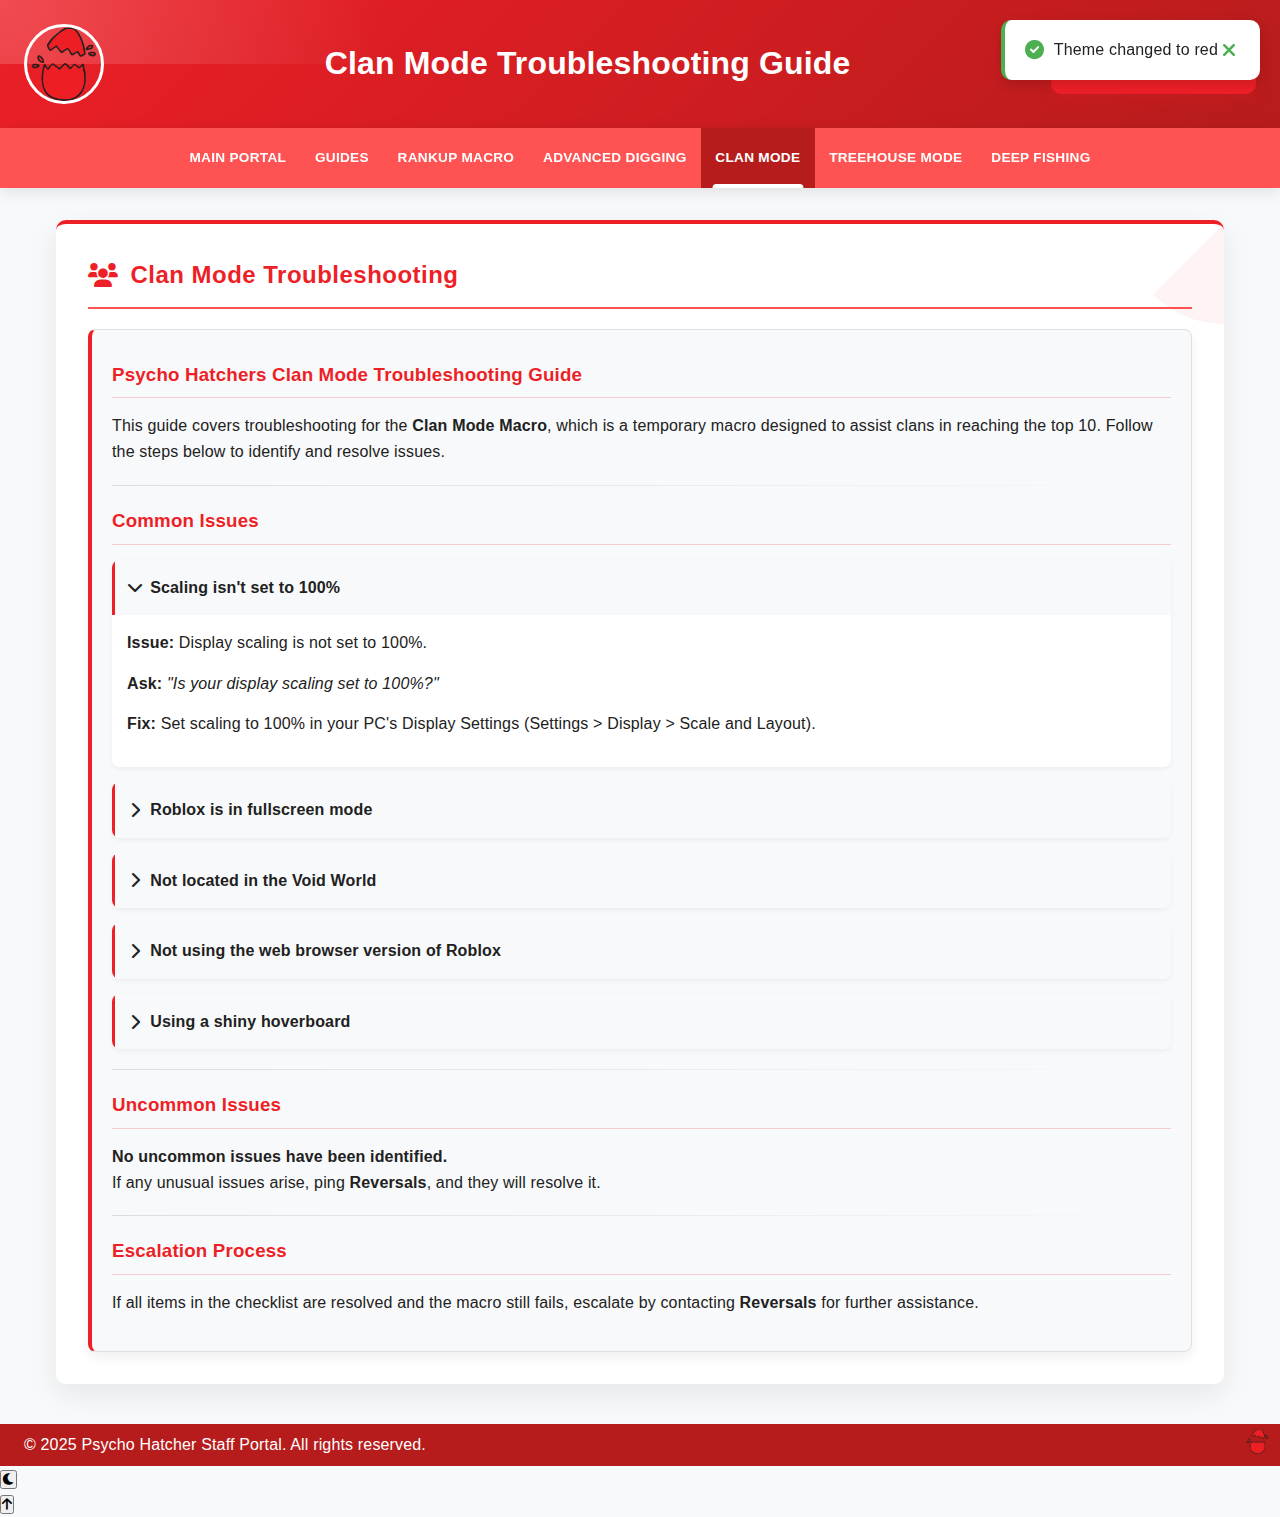
==== commit 33ddc33d: "Add files via upload" ====
--- a/guide-clan.html
+++ b/guide-clan.html
@@ -48,29 +48,65 @@
                     <hr>
                     
                     <h3>Common Issues</h3>
-                    <div class="checklist-item"><input type="checkbox"> <strong>Scaling isn't set to 100%</strong><br>
-                        Ask: <em>"Is your display scaling set to 100%?"</em><br>
-                        Fix: Set scaling to 100% in your PC's Display Settings (Settings > Display > Scale and Layout).
+                    
+                    <div class="faq-item">
+                        <div class="faq-question">
+                            <i class="fas fa-chevron-right"></i>
+                            <span>Scaling isn't set to 100%</span>
+                        </div>
+                        <div class="faq-answer">
+                            <p><strong>Issue:</strong> Display scaling is not set to 100%.</p>
+                            <p><strong>Ask:</strong> <em>"Is your display scaling set to 100%?"</em></p>
+                            <p><strong>Fix:</strong> Set scaling to 100% in your PC's Display Settings (Settings > Display > Scale and Layout).</p>
+                        </div>
                     </div>
                     
-                    <div class="checklist-item"><input type="checkbox"> <strong>Roblox is in fullscreen mode</strong><br>
-                        Ask: <em>"Is Roblox in fullscreen mode?"</em><br>
-                        Fix: Ensure Roblox is in windowed mode. Press <code>Esc</code>, go to Settings, and set the Display Mode to <strong>Windowed</strong>.
+                    <div class="faq-item">
+                        <div class="faq-question">
+                            <i class="fas fa-chevron-right"></i>
+                            <span>Roblox is in fullscreen mode</span>
+                        </div>
+                        <div class="faq-answer">
+                            <p><strong>Issue:</strong> Roblox is running in fullscreen mode.</p>
+                            <p><strong>Ask:</strong> <em>"Is Roblox in fullscreen mode?"</em></p>
+                            <p><strong>Fix:</strong> Ensure Roblox is in windowed mode. Press <code>Esc</code>, go to Settings, and set the Display Mode to <strong>Windowed</strong>.</p>
+                        </div>
                     </div>
                     
-                    <div class="checklist-item"><input type="checkbox"> <strong>Not located in the Void World</strong><br>
-                        Ask: <em>"Are you in the Void World?"</em><br>
-                        Fix: Travel to the Void World before starting the macro. The macro will not work in any other world.
+                    <div class="faq-item">
+                        <div class="faq-question">
+                            <i class="fas fa-chevron-right"></i>
+                            <span>Not located in the Void World</span>
+                        </div>
+                        <div class="faq-answer">
+                            <p><strong>Issue:</strong> Player is not in the required world.</p>
+                            <p><strong>Ask:</strong> <em>"Are you in the Void World?"</em></p>
+                            <p><strong>Fix:</strong> Travel to the Void World before starting the macro. The macro will not work in any other world.</p>
+                        </div>
                     </div>
                     
-                    <div class="checklist-item"><input type="checkbox"> <strong>Not using the web browser version of Roblox</strong><br>
-                        Ask: <em>"Are you using the web browser version of Roblox?"</em><br>
-                        Fix: Close the Roblox app and use the web browser version instead.
+                    <div class="faq-item">
+                        <div class="faq-question">
+                            <i class="fas fa-chevron-right"></i>
+                            <span>Not using the web browser version of Roblox</span>
+                        </div>
+                        <div class="faq-answer">
+                            <p><strong>Issue:</strong> Using the Roblox app instead of the web browser version.</p>
+                            <p><strong>Ask:</strong> <em>"Are you using the web browser version of Roblox?"</em></p>
+                            <p><strong>Fix:</strong> Close the Roblox app and use the web browser version instead.</p>
+                        </div>
                     </div>
                     
-                    <div class="checklist-item"><input type="checkbox"> <strong>Using a shiny hoverboard</strong><br>
-                        Ask: <em>"Are you using a shiny hoverboard?"</em><br>
-                        Fix: Dismount from the shiny hoverboard or switch to a basic hoverboard. Shiny hoverboards can interfere with macro functions.
+                    <div class="faq-item">
+                        <div class="faq-question">
+                            <i class="fas fa-chevron-right"></i>
+                            <span>Using a shiny hoverboard</span>
+                        </div>
+                        <div class="faq-answer">
+                            <p><strong>Issue:</strong> Player is using a shiny hoverboard which interferes with the macro.</p>
+                            <p><strong>Ask:</strong> <em>"Are you using a shiny hoverboard?"</em></p>
+                            <p><strong>Fix:</strong> Dismount from the shiny hoverboard or switch to a basic hoverboard. Shiny hoverboards can interfere with macro functions.</p>
+                        </div>
                     </div>
                     
                     <hr>
--- a/style.css
+++ b/style.css
@@ -1,2215 +1,2603 @@
-  :root {
-    --primary-color: #ED1F27;
-    --primary-light: #ff5252;
-    --primary-dark: #b71c1c;
-    --secondary-color: #f44336;
+:root {
+  --primary-color: #ED1F27;
+  --primary-light: #ff5252;
+  --primary-dark: #b71c1c;
+  --secondary-color: #f44336;
+  --text-light: #ffffff;
+  --text-dark: #212121;
+  --bg-light: #f8f9fa;
+  --bg-dark: #303030;
+  --card-bg: #ffffff;
+  --accent-color: #ff8a80;
+  --border-radius: 10px;
+  --box-shadow: 0 10px 30px rgba(0, 0, 0, 0.08);
+  --transition-speed: 0.3s;
+  --section-gap: 2.5rem;
+  --card-padding: 2rem;
+  --font-primary: 'Segoe UI', 'Roboto', 'Helvetica Neue', Arial, sans-serif;
+}
+
+* {
+  margin: 0;
+  padding: 0;
+  box-sizing: border-box;
+}
+
+body {
+  font-family: var(--font-primary);
+  line-height: 1.6;
+  color: var(--text-dark);
+  background-color: var(--bg-light);
+  letter-spacing: 0.01em;
+}
+
+/* Header Styles */
+header {
+  background: linear-gradient(135deg, var(--primary-color), var(--primary-dark));
+  color: var(--text-light);
+  padding: 1.5rem;
+  display: flex;
+  align-items: center;
+  flex-wrap: wrap;
+  justify-content: space-between;
+  box-shadow: 0 4px 20px rgba(0, 0, 0, 0.25);
+  position: relative;
+  overflow: hidden;
+}
+
+header::before {
+  content: '';
+  position: absolute;
+  width: 100%;
+  height: 100%;
+  top: -50%;
+  left: -50%;
+  background: radial-gradient(circle, rgba(255, 255, 255, 0.2) 0%, rgba(255, 255, 255, 0) 60%);
+  z-index: 0;
+}
+
+header * {
+  position: relative;
+  z-index: 1;
+}
+
+.logo-container {
+  display: flex;
+  align-items: center;
+  gap: 15px;
+}
+
+#logo-preview {
+  width: 80px;
+  height: 80px;
+  border-radius: 50%;
+  object-fit: cover;
+  border: 3px solid var(--text-light);
+}
+
+.header-actions {
+  display: flex;
+  align-items: center;
+  gap: 10px;
+}
+
+.btn-outline {
+  background-color: transparent;
+  color: var(--text-light);
+  border: 2px solid var(--text-light);
+  padding: 8px 15px;
+  display: flex;
+  align-items: center;
+  gap: 5px;
+  transition: all 0.3s;
+}
+
+.btn-outline:hover {
+  background-color: var(--text-light);
+  color: var(--primary-color);
+}
+
+
+.logo-upload {
+  display: flex;
+  flex-direction: column;
+}
+
+.upload-btn {
+  background-color: var(--secondary-color);
+  color: var(--text-light);
+  padding: 8px 15px;
+  border-radius: var(--border-radius);
+  cursor: pointer;
+  font-size: 0.9rem;
+  display: inline-flex;
+  align-items: center;
+  gap: 5px;
+  transition: background-color 0.3s;
+}
+
+.upload-btn:hover {
+  background-color: #ff9e40;
+}
+
+input[type="file"] {
+  display: none;
+}
+
+h1 {
+  font-size: 2rem;
+  margin-left: 20px;
+}
+
+/* Navigation Styles */
+nav {
+  background-color: var(--primary-light);
+  position: sticky;
+  top: 0;
+  z-index: 100;
+  box-shadow: 0 4px 15px rgba(0, 0, 0, 0.1);
+  padding: 0 1rem;
+}
+
+nav ul {
+  display: flex;
+  list-style: none;
+  flex-wrap: nowrap;
+  justify-content: center;
+  max-width: 1200px;
+  margin: 0 auto;
+}
+
+nav a {
+  display: block;
+  color: var(--text-light);
+  text-decoration: none;
+  padding: 1.2rem 0.9rem;
+  font-weight: bold;
+  transition: all 0.3s ease;
+  position: relative;
+  text-transform: uppercase;
+  font-size: 0.85rem;
+  letter-spacing: 0.3px;
+  white-space: nowrap;
+}
+
+nav a::after {
+  content: '';
+  position: absolute;
+  bottom: 0;
+  left: 50%;
+  width: 0;
+  height: 4px;
+  background-color: white;
+  transform: translateX(-50%);
+  transition: width 0.3s ease;
+  border-radius: 4px 4px 0 0;
+}
+
+nav a:hover::after,
+nav a.active::after {
+  width: 80%;
+}
+
+nav a:hover,
+nav a.active {
+  background-color: var(--primary-dark);
+}
+
+/* Main Content Styles */
+main {
+  max-width: 1200px;
+  margin: 2rem auto;
+  padding: 0 1rem;
+}
+
+.section-card {
+  background-color: var(--card-bg);
+  border-radius: var(--border-radius);
+  box-shadow: var(--box-shadow);
+  margin-bottom: var(--section-gap);
+  padding: var(--card-padding);
+  border-top: 4px solid var(--primary-color);
+  transition: transform 0.4s ease, box-shadow 0.4s ease;
+  position: relative;
+  overflow: hidden;
+}
+
+.section-card::before {
+  content: '';
+  position: absolute;
+  top: 0;
+  right: 0;
+  width: 100px;
+  height: 100px;
+  background: linear-gradient(135deg, transparent 50%, rgba(237, 31, 39, 0.05) 50%);
+  border-radius: 0 0 0 100px;
+  z-index: 0;
+}
+
+.section-card:hover {
+  transform: translateY(-5px);
+  box-shadow: 0 15px 35px rgba(0, 0, 0, 0.1);
+}
+
+h2 {
+  color: var(--primary-color);
+  margin-bottom: 1.25rem;
+  border-bottom: 2px solid var(--primary-light);
+  padding-bottom: 0.75rem;
+  display: flex;
+  align-items: center;
+  gap: 12px;
+  font-weight: 600;
+  letter-spacing: 0.02em;
+}
+
+h3 {
+  color: var(--primary-dark);
+  margin: 1.25rem 0 1rem 0;
+  font-weight: 600;
+  letter-spacing: 0.01em;
+}
+
+/* Alert Boxes */
+.alert-box {
+  background-color: #e3f2fd;
+  border-left: 5px solid #2196f3;
+  padding: 1rem;
+  margin: 1rem 0;
+  border-radius: var(--border-radius);
+}
+
+.alert-box.warning {
+  background-color: #fff8e1;
+  border-left: 5px solid #ffc107;
+}
+
+.highlight {
+  background-color: #ffecb3;
+  padding: 2px 4px;
+  border-radius: 3px;
+  font-weight: bold;
+}
+
+/* Staff List Styles */
+.staff-container {
+  width: 100%;
+  overflow-x: auto;
+}
+
+.staff-table {
+  width: 100%;
+  border-collapse: collapse;
+  margin: 1rem 0;
+  box-shadow: 0 5px 15px rgba(0, 0, 0, 0.05);
+  border-radius: var(--border-radius);
+  overflow: hidden;
+}
+
+.staff-table thead {
+  background-color: var(--primary-color);
+  color: white;
+}
+
+.staff-table th {
+  padding: 1rem;
+  text-align: left;
+  font-weight: bold;
+}
+
+.staff-table td {
+  padding: 0.8rem 1rem;
+  border-bottom: 1px solid #e0e0e0;
+}
+
+.staff-table tbody tr:nth-child(even) {
+  background-color: #f9f9f9;
+}
+
+.staff-table tbody tr:hover {
+  background-color: #f0f0f0;
+}
+
+.staff-name {
+  font-weight: bold;
+  color: var(--primary-color);
+}
+
+/* Guides Styles */
+.guides-container {
+  display: grid;
+  grid-template-columns: repeat(auto-fill, minmax(300px, 1fr));
+  gap: 1rem;
+}
+
+.guide-card {
+  background-color: white;
+  border-radius: var(--border-radius);
+  padding: 1.5rem;
+  box-shadow: 0 10px 20px rgba(0, 0, 0, 0.05);
+  transition: all 0.4s cubic-bezier(0.165, 0.84, 0.44, 1);
+  border: 1px solid rgba(0, 0, 0, 0.05);
+  position: relative;
+  z-index: 1;
+  overflow: hidden;
+}
+
+.guide-card::after {
+  content: '';
+  position: absolute;
+  bottom: 0;
+  left: 0;
+  width: 100%;
+  height: 4px;
+  background: linear-gradient(to right, var(--primary-color), var(--primary-light));
+  transform: scaleX(0);
+  transform-origin: left;
+  transition: transform 0.4s ease;
+}
+
+/* FAQ/Expandable Guide Styles */
+.faq-item {
+  margin-bottom: 15px;
+  border-radius: 8px;
+  overflow: hidden;
+  box-shadow: 0 2px 5px rgba(0,0,0,0.05);
+}
+
+.faq-question {
+  background-color: #f8f9fa;
+  padding: 15px;
+  cursor: pointer;
+  font-weight: 600;
+  display: flex;
+  align-items: center;
+  transition: all 0.3s ease;
+  border-left: 3px solid var(--primary-color);
+}
+
+.faq-question:hover {
+  background-color: #e9ecef;
+}
+
+.faq-question i {
+  margin-right: 10px;
+  transition: transform 0.3s ease;
+}
+
+.faq-question.active i {
+  transform: rotate(90deg);
+}
+
+.faq-answer {
+  background-color: white;
+  padding: 0;
+  max-height: 0;
+  overflow: hidden;
+  transition: all 0.3s ease;
+}
+
+.faq-answer.active {
+  padding: 15px;
+  max-height: 500px;
+}
+
+.guide-header {
+  background: linear-gradient(135deg, var(--primary-color), var(--primary-dark));
+  color: white;
+  padding: 15px;
+  display: flex;
+  justify-content: space-between;
+  align-items: center;
+  cursor: pointer;
+  border-radius: 8px 8px 0 0;
+  transition: all 0.3s ease;
+}
+
+.guide-header:hover {
+  background: linear-gradient(135deg, var(--primary-dark), var(--primary-color));
+}
+
+.guide-header h3 {
+  color: white;
+  margin: 0;
+  display: flex;
+  align-items: center;
+}
+
+.guide-header h3 i {
+  margin-right: 10px;
+}
+
+.toggle-icon {
+  transition: transform 0.3s ease;
+}
+
+.guide-header.active .toggle-icon {
+  transform: rotate(180deg);
+}
+
+.guide-content {
+  display: none;
+  padding: 24px;
+  margin-top: 0;
+  background-color: #f9f9f9;
+  border-radius: 0 0 10px 10px;
+  border-left: 4px solid var(--primary-color);
+  max-height: 0;
+  overflow: hidden;
+  transition: max-height 0.5s ease-out, opacity 0.3s ease-in-out;
+  opacity: 0;
+  box-shadow: 0 6px 12px rgba(0,0,0,0.06);
+}
+
+.guide-content.active {
+  display: block;
+  max-height: 2000px;
+  opacity: 1;
+  overflow-y: auto;
+}
+
+/* VIP Welcome Message Styles */
+.vip-welcome-box {
+  margin-top: 20px;
+}
+
+.vip-message-preview {
+  background-color: #36393f;
+  border-radius: 5px;
+  padding: 15px;
+  color: #dcddde;
+  font-family: 'Whitney', 'Helvetica Neue', Helvetica, Arial, sans-serif;
+  margin-bottom: 15px;
+}
+
+.vip-message-header {
+  display: flex;
+  align-items: center;
+  margin-bottom: 10px;
+}
+
+.vip-profile-image {
+  width: 40px;
+  height: 40px;
+  border-radius: 50%;
+  margin-right: 10px;
+}
+
+.vip-sender-info {
+  display: flex;
+  flex-direction: column;
+}
+
+.vip-sender-name {
+  color: #ffffff;
+  font-weight: bold;
+}
+
+.vip-timestamp {
+  color: #72767d;
+  font-size: 0.75rem;
+}
+
+.vip-message-body {
+  line-height: 1.5;
+}
+
+.vip-message-body p {
+  margin-bottom: 12px;
+}
+
+.vip-trial-tag {
+  background-color: #5865f2;
+  color: white;
+  padding: 2px 5px;
+  border-radius: 3px;
+  font-size: 0.85rem;
+}
+
+.vip-support-tag {
+  background-color: #5865f2;
+  color: white;
+  padding: 2px 5px;
+  border-radius: 3px;
+  font-size: 0.85rem;
+}
+
+.vip-credentials {
+  background-color: #2f3136;
+  padding: 10px;
+  border-radius: 3px;
+  margin: 10px 0;
+  border-left: 3px solid #5865f2;
+}
+
+/* Template Container Styles */
+.script-container, 
+.template-container {
+  display: grid;
+  grid-template-columns: repeat(auto-fill, minmax(300px, 1fr));
+  gap: 1.5rem;
+  margin-top: 1rem;
+}
+
+@media (max-width: 768px) {
+  .script-container,
+  .template-container {
+    grid-template-columns: 1fr;
+  }
+}
+
+.guide-content-inner {
+  padding: 5px;
+}
+
+.guide-content h3 {
+  color: var(--primary-color);
+  margin-top: 10px;
+  margin-bottom: 15px;
+  padding-bottom: 8px;
+  border-bottom: 1px solid rgba(237, 31, 39, 0.2);
+}
+
+.guide-content p {
+  margin-bottom: 15px;
+  line-height: 1.6;
+}
+
+.guide-content hr {
+  border: 0;
+  height: 1px;
+  background: linear-gradient(to right, #ddd, transparent);
+  margin: 20px 0;
+}
+
+.guide-content .checklist-item {
+  display: flex;
+  align-items: center;
+  margin-bottom: 10px;
+  padding: 8px 12px;
+  background-color: rgba(255,255,255,0.6);
+  border-radius: 6px;
+  transition: all 0.2s ease;
+}
+
+.guide-content .checklist-item:hover {
+  background-color: rgba(255,255,255,0.9);
+  transform: translateX(5px);
+  box-shadow: 0 2px 5px rgba(0,0,0,0.05);
+}
+
+.guide-content .checklist-item input[type="checkbox"] {
+  margin-right: 10px;
+  width: 18px;
+  height: 18px;
+  accent-color: var(--primary-color);
+  cursor: pointer;
+}
+
+.guide-content code {
+  background-color: #f1f1f1;
+  padding: 2px 6px;
+  border-radius: 4px;
+  font-family: monospace;
+  font-size: 0.9em;
+  border: 1px solid #e0e0e0;
+}
+
+.guide-content ul, .guide-content ol {
+  margin-left: 20px;
+  margin-bottom: 15px;
+}
+
+.guide-content li {
+  margin-bottom: 8px;
+}
+
+@keyframes fadeIn {
+  from {
+    opacity: 0;
+  }
+
+  to {
+    opacity: 1;
+  }
+}
+
+.guide-card:hover {
+  transform: translateY(-10px);
+  box-shadow: 0 15px 30px rgba(0, 0, 0, 0.1);
+}
+
+.guide-card:hover::after {
+  transform: scaleX(1);
+}
+
+/* Guides Portal Styles */
+.guides-page {
+  background-color: #f8f9fa;
+}
+
+.guides-intro {
+  max-width: 1200px;
+  margin: 0 auto;
+  padding: 1.5rem;
+}
+
+.guides-main {
+  max-width: 1200px;
+  margin: 0 auto;
+  padding: 1.5rem;
+}
+
+.guides-grid {
+  display: grid;
+  grid-template-columns: repeat(auto-fill, minmax(280px, 1fr));
+  gap: 1.5rem;
+}
+
+.guides-page .guide-card {
+  background: white;
+  border-radius: 12px;
+  padding: 1.5rem;
+  box-shadow: 0 10px 25px rgba(0,0,0,0.05);
+  transition: all 0.3s ease;
+  border: 1px solid #eaeaea;
+  display: flex;
+  flex-direction: column;
+  text-align: center;
+  position: relative;
+  overflow: hidden;
+  height: 100%;
+}
+
+.guides-page .guide-card::after {
+  content: '';
+  position: absolute;
+  bottom: 0;
+  left: 0;
+  width: 100%;
+  height: 3px;
+  background: var(--primary-color);
+  transform: scaleX(0);
+  transform-origin: center;
+  transition: transform 0.3s ease;
+}
+
+.guides-page .guide-card:hover {
+  transform: translateY(-5px);
+  box-shadow: 0 15px 35px rgba(0,0,0,0.1);
+}
+
+.guides-page .guide-card:hover::after {
+  transform: scaleX(1);
+}
+
+.guide-icon {
+  font-size: 2.5rem;
+  margin-bottom: 1rem;
+  color: var(--primary-color);
+}
+
+.guides-page .guide-card h3 {
+  font-size: 1.25rem;
+  margin-bottom: 0.75rem;
+  color: #333;
+}
+
+.guides-page .guide-card p {
+  font-size: 0.9rem;
+  margin-bottom: 1.5rem;
+  color: #666;
+  flex-grow: 1;
+}
+
+.guides-page .guide-card .btn {
+  align-self: center;
+  margin-top: auto;
+}
+
+.guide-content {
+  display: none;
+  margin-top: 1rem;
+  padding: 1rem;
+  background-color: white;
+  border-radius: var(--border-radius);
+  border: 1px solid #e0e0e0;
+  max-height: 400px;
+  overflow-y: auto;
+}
+
+.guide-content.active {
+  display: block;
+}
+
+.btn {
+  background-color: var(--primary-color);
+  color: var(--text-light);
+  border: none;
+  padding: 0.75rem 1.5rem;
+  border-radius: 50px;
+  cursor: pointer;
+  font-weight: bold;
+  transition: all 0.3s ease;
+  position: relative;
+  overflow: hidden;
+  box-shadow: 0 4px 15px rgba(237, 31, 39, 0.2);
+  display: inline-flex;
+  align-items: center;
+  justify-content: center;
+  gap: 8px;
+}
+
+.btn::before {
+  content: '';
+  position: absolute;
+  top: 0;
+  left: -100%;
+  width: 100%;
+  height: 100%;
+  background: linear-gradient(90deg,
+      transparent,
+      rgba(255, 255, 255, 0.2),
+      transparent);
+  transition: all 0.6s ease;
+}
+
+.btn:hover {
+  background-color: var(--primary-dark);
+  transform: translateY(-3px);
+  box-shadow: 0 8px 25px rgba(237, 31, 39, 0.3);
+}
+
+.btn:hover::before {
+  left: 100%;
+}
+
+/* Script Styles */
+.script-box {
+  background-color: #f9f9f9;
+  padding: 1rem;
+  border-radius: var(--border-radius);
+}
+
+/* Suggestion System Styles */
+.suggestion-form {
+  margin: 1rem 0;
+}
+
+#suggestion-text {
+  width: 100%;
+  padding: 12px;
+  border: 1px solid #ddd;
+  border-radius: 4px;
+  margin-bottom: 10px;
+  resize: vertical;
+}
+
+#suggestion-status {
+  margin-top: 15px;
+  padding: 15px;
+  border-radius: 8px;
+  background-color: #f9f9f9;
+  box-shadow: 0 2px 10px rgba(0,0,0,0.05);
+  min-height: 100px;
+}
+
+#suggestion-status.success {
+  background-color: rgba(76, 175, 80, 0.1);
+  border: 1px solid #4CAF50;
+  color: #4CAF50;
+}
+
+#suggestion-status.error {
+  background-color: rgba(244, 67, 54, 0.1);
+  border: 1px solid #F44336;
+  color: #F44336;
+}
+
+.success-message {
+  color: #4CAF50;
+  font-weight: bold;
+}
+
+.suggestions-list {
+  list-style: none;
+  padding: 0;
+  margin: 10px 0;
+  max-height: 500px;
+  overflow-y: auto;
+  border: 1px solid #eee;
+  border-radius: 8px;
+}
+
+.suggestions-list li {
+  background-color: #fff;
+  padding: 15px;
+  margin-bottom: 10px;
+  border-radius: 4px;
+  border-left: 3px solid var(--primary-color);
+  transition: all 0.3s ease;
+  box-shadow: 0 2px 4px rgba(0,0,0,0.05);
+}
+
+.suggestions-list li:hover {
+  box-shadow: 0 4px 8px rgba(0,0,0,0.1);
+  transform: translateY(-2px);
+}
+
+.suggestion-header {
+  display: flex;
+  justify-content: space-between;
+  align-items: center;
+  margin-bottom: 8px;
+  padding-bottom: 8px;
+  border-bottom: 1px solid #f0f0f0;
+}
+
+.suggestion-author {
+  font-weight: bold;
+  color: var(--primary-color);
+  font-size: 1rem;
+}
+
+.suggestion-content {
+  font-size: 1.05rem;
+  line-height: 1.5;
+  margin: 10px 0;
+}
+
+.suggestion-status {
+  display: inline-block;
+  padding: 3px 8px;
+  border-radius: 12px;
+  font-size: 0.8rem;
+  background-color: #ffe0e0;
+  color: #d32f2f;
+}
+
+.suggestion-status.pending {
+  background-color: #fff3e0;
+  color: #ef6c00;
+}
+
+.suggestion-status.approved {
+  background-color: #e8f5e9;
+  color: #2e7d32;
+}
+
+.suggestion-status.implemented {
+  background-color: #e3f2fd;
+  color: #1565c0;
+}
+
+.suggestion-meta {
+  display: flex;
+  justify-content: space-between;
+  align-items: center;
+  margin-top: 10px;
+}
+
+.btn-vote {
+  background: none;
+  border: none;
+  padding: 5px 10px;
+  border-radius: 20px;
+  cursor: pointer;
+  color: #666;
+  font-size: 0.9rem;
+  display: inline-flex;
+  align-items: center;
+  gap: 5px;
+  transition: all 0.2s ease;
+}
+
+.btn-vote:hover {
+  background-color: #f5f5f5;
+  color: var(--primary-color);
+}
+
+.btn-vote.upvote .fa-thumbs-up {
+  color: #4caf50;
+}
+
+.suggestions-header {
+  margin-bottom: 20px;
+}
+
+.suggestions-header h3 {
+  display: flex;
+  align-items: center;
+  gap: 10px;
+  margin-bottom: 5px;
+  color: var(--primary-color);
+}
+
+.suggestions-header p {
+  color: #666;
+}
+
+.suggestion-search {
+  display: flex;
+  gap: 10px;
+  margin-bottom: 15px;
+}
+
+.suggestion-search-input {
+  flex: 1;
+  padding: 10px 15px;
+  border: 1px solid #ddd;
+  border-radius: 25px;
+  font-size: 0.9rem;
+}
+
+.no-suggestions {
+  text-align: center;
+  padding: 30px;
+  color: #999;
+  display: flex;
+  flex-direction: column;
+  align-items: center;
+  justify-content: center;
+}
+  justify-content: space-between;
+  align-items: center;
+  margin-top: 8px;
+  font-size: 0.9rem;
+}
+
+.suggestion-search {
+  display: flex;
+  margin-bottom: 15px;
+  align-items: center;
+  gap: 10px;
+}
+
+.suggestion-search-input {
+  flex: 1;
+  padding: 10px 15px;
+  border: 1px solid #ddd;
+  border-radius: 20px;
+  font-size: 0.9rem;
+  box-shadow: inset 0 1px 3px rgba(0,0,0,0.05);
+}
+
+.suggestion-search-input:focus {
+  outline: none;
+  border-color: var(--primary-color);
+  box-shadow: 0 0 0 3px rgba(237, 31, 39, 0.1);
+}
+
+.btn-sm {
+  padding: 8px 12px;
+  font-size: 0.9rem;
+}
+
+.suggestions-container {
+  position: relative;
+}
+
+.suggestions-count {
+  margin-bottom: 10px;
+  padding-bottom: 5px;
+  border-bottom: 1px solid #eee;
+}
+
+.no-suggestions {
+  text-align: center;
+  padding: 20px;
+  color: #666;
+  font-style: italic;
+}
+
+.suggestion-status.pending {
+  background-color: #FFC107;
+  color: #000;
+}
+
+.suggestion-status.approved {
+  background-color: #4CAF50;
+  color: #fff;
+}
+
+.suggestion-status.rejected {
+  background-color: #F44336;
+  color: #fff;
+}
+
+.script-section {
+  margin-bottom: 1.5rem;
+  padding-bottom: 1rem;
+  border-bottom: 1px dashed #ccc;
+}
+
+.script-section:last-child {
+  border-bottom: none;
+}
+
+.script-section h4 {
+  color: var(--primary-color);
+  margin-bottom: 0.5rem;
+}
+
+.script-section h5 {
+  margin-top: 0.8rem;
+  margin-bottom: 0.3rem;
+  font-style: italic;
+}
+
+.script-note {
+  background-color: #fff8e1;
+  padding: 0.8rem;
+  border-radius: var(--border-radius);
+  margin-top: 1rem;
+}
+
+/* Info Boxes */
+.info-box {
+  background-color: #f9f9f9;
+  padding: 1rem;
+  border-radius: var(--border-radius);
+  margin-bottom: 1.5rem;
+}
+
+.info-box ul {
+  margin-left: 1.5rem;
+}
+
+.promo-box {
+  background-color: #e8f5e9;
+  padding: 1rem;
+  border-radius: var(--border-radius);
+  border-left: 5px solid #4caf50;
+  margin-top: 1rem;
+}
+
+.vip-box {
+  background-color: #ede7f6;
+  border-left: 5px solid var(--primary-color);
+}
+
+.credential-box {
+  background-color: white;
+  padding: 1rem;
+  border-radius: var(--border-radius);
+  margin-top: 0.5rem;
+  border: 1px dashed var(--primary-color);
+}
+
+.interview-list {
+  margin-left: 1.5rem;
+}
+
+.interview-list li {
+  margin-bottom: 0.8rem;
+}
+
+/* Footer Styles */
+footer {
+  background-color: #b71c1c;
+  color: var(--text-light);
+  text-align: center;
+  padding: 0.5rem 1.5rem;
+  margin-top: 2rem;
+  display: flex;
+  justify-content: space-between;
+  align-items: center;
+  flex-wrap: wrap;
+  position: relative;
+}
+
+.footer-logo {
+  position: absolute;
+  right: 10px;
+  top: 50%;
+  transform: translateY(-50%);
+}
+
+.footer-logo img {
+  width: 25px;
+  height: 25px;
+}
+
+/* Responsive Design */
+@media (max-width: 768px) {
+  body {
+    font-size: 16px;
+  }
+
+  header {
+    flex-direction: column;
+    text-align: center;
+    gap: 1rem;
+    padding: 0.8rem;
+  }
+
+  .logo-container {
+    justify-content: center;
+  }
+
+  #logo-preview {
+    width: 60px;
+    height: 60px;
+  }
+
+  h1 {
+    margin-left: 0;
+    font-size: 1.5rem;
+  }
+
+  /* Mobile Navigation */
+  nav {
+    position: sticky;
+    top: 0;
+    width: 100%;
+    z-index: 100;
+    box-shadow: 0 2px 4px rgba(0, 0, 0, 0.1);
+  }
+
+  nav ul {
+    flex-direction: column;
+    padding: 0;
+    margin: 0;
+    width: 100%;
+  }
+
+  nav li {
+    width: 100%;
+    border-bottom: 1px solid rgba(255, 255, 255, 0.1);
+  }
+
+  nav a {
+    display: block;
+    width: 100%;
+    padding: 0.8rem 1rem;
+    font-size: 1.1rem;
+    text-align: left;
+  }
+
+  /* Main content adjustments */
+  main {
+    padding: 0.5rem;
+    margin: 1rem auto;
+  }
+
+  .section-card {
+    padding: 1rem;
+    margin-bottom: 1.5rem;
+  }
+
+  h2 {
+    font-size: 1.3rem;
+  }
+
+  h3 {
+    font-size: 1.1rem;
+  }
+
+  .staff-container {
+    flex-direction: column;
+    gap: 1rem;
+  }
+
+  .guides-container {
+    grid-template-columns: 1fr;
+  }
+
+  .guide-card,
+  .template-card {
+    min-width: 100%;
+  }
+
+  /* Better button and form sizing */
+  .btn,
+  #submit-suggestion,
+  .copy-template {
+    padding: 0.7rem 1rem;
+    width: 100%;
+    margin-top: 0.8rem;
+  }
+
+  .suggestion-form textarea {
+    padding: 0.8rem;
+    min-height: 100px;
+  }
+
+  .staff-list li,
+  .timezone-list li {
+    padding: 0.8rem 0.5rem;
+  }
+
+  /* Footer adjustments */
+  footer {
+    flex-direction: column;
+    gap: 1rem;
+    padding: 1rem;
+    text-align: center;
+  }
+
+  /* Fix template cards on mobile */
+  .templates-container {
+    grid-template-columns: 1fr;
+  }
+
+  .template-content {
+    padding: 1rem;
+  }
+
+  /* Better alerts on mobile */
+  .alert-box {
+    padding: 0.8rem;
+    margin: 0.8rem 0;
+  }
+}
+
+/* Login System Styles */
+.login-overlay {
+  position: fixed;
+  top: 0;
+  left: 0;
+  width: 100%;
+  height: 100%;
+  background: linear-gradient(135deg, var(--primary-dark), var(--primary-color));
+  display: flex;
+  justify-content: center;
+  align-items: center;
+  z-index: 1000;
+  transition: opacity 0.5s ease;
+  backdrop-filter: blur(10px);
+}
+
+.login-overlay.fade-out {
+  opacity: 0;
+}
+
+.login-container {
+  background-color: white;
+  border-radius: var(--border-radius);
+  padding: 2rem;
+  width: 90%;
+  max-width: 400px;
+  box-shadow: 0 15px 35px rgba(0, 0, 0, 0.3);
+  text-align: center;
+  position: relative;
+  overflow: hidden;
+  border: 2px solid transparent;
+  transition: all 0.3s ease;
+}
+
+.login-container::before {
+  content: '';
+  position: absolute;
+  top: 0;
+  left: -100%;
+  width: 100%;
+  height: 5px;
+  background: linear-gradient(to right, var(--primary-light), var(--primary-color), var(--primary-dark));
+  animation: slide 2s infinite linear;
+}
+
+.login-logo {
+  margin-bottom: 1.5rem;
+}
+
+.login-logo img {
+  max-width: 150px;
+  height: auto;
+  filter: drop-shadow(0 4px 8px rgba(0, 0, 0, 0.2));
+}
+
+.login-msg {
+  font-size: 1.1rem;
+  margin-bottom: 1.5rem;
+  color: var(--text-dark);
+}
+
+.input-group {
+  position: relative;
+  margin-bottom: 1.2rem;
+  display: flex;
+  align-items: center;
+}
+
+.input-group input {
+  width: 100%;
+  padding: 0.8rem 1rem;
+  border: 1px solid #ddd;
+  border-radius: var(--border-radius);
+  font-size: 1rem;
+  transition: all 0.3s;
+}
+
+.input-group input:focus {
+  border-color: var(--primary-color);
+  box-shadow: 0 0 0 2px rgba(237, 31, 39, 0.2);
+  outline: none;
+}
+
+.toggle-password {
+  position: absolute;
+  right: 10px;
+  background: none;
+  border: none;
+  color: #666;
+  cursor: pointer;
+}
+
+.btn {
+  background-color: var(--primary-color);
+  color: white;
+  padding: 0.8rem 2rem;
+  border: none;
+  border-radius: var(--border-radius);
+  font-size: 1rem;
+  cursor: pointer;
+  transition: all 0.3s;
+  margin-top: 0.5rem;
+  font-weight: bold;
+  width: 100%;
+}
+
+.btn:hover {
+  background-color: var(--primary-dark);
+  transform: translateY(-2px);
+}
+
+.login-error {
+  color: #e74c3c;
+  margin-top: 1rem;
+  font-size: 0.9rem;
+  min-height: 1.2rem;
+}
+
+.attempts-info {
+  margin-top: 0.5rem;
+  font-size: 0.8rem;
+  color: #666;
+}
+
+.security-notice {
+  position: absolute;
+  top: 10px;
+  right: 10px;
+  font-size: 0.8rem;
+  color: #666;
+}
+
+.shake {
+  animation: shake 0.5s cubic-bezier(.36, .07, .19, .97) both;
+}
+
+@keyframes shake {
+
+  10%,
+  90% {
+    transform: translate3d(-1px, 0, 0);
+  }
+
+  20%,
+  80% {
+    transform: translate3d(2px, 0, 0);
+  }
+
+  30%,
+  50%,
+  70% {
+    transform: translate3d(-4px, 0, 0);
+  }
+
+  40%,
+  60% {
+    transform: translate3d(4px, 0, 0);
+  }
+}
+
+@keyframes slide {
+  0% {
+    left: -100%;
+  }
+
+  100% {
+    left: 100%;
+  }
+}
+
+/* Notification Styles */
+.notification {
+  position: fixed;
+  top: 20px;
+  right: 20px;
+  background-color: white;
+  border-radius: var(--border-radius);
+  box-shadow: 0 4px 12px rgba(0, 0, 0, 0.15);
+  padding: 1rem;
+  z-index: 1000;
+  transform: translateX(120%);
+  transition: transform 0.3s ease;
+  max-width: 300px;
+}
+
+.notification.show {
+  transform: translateX(0);
+}
+
+.notification-content {
+  display: flex;
+  align-items: center;
+  gap: 10px;
+}
+
+.notification i {
+  font-size: 1.2rem;
+}
+
+.notification.success i {
+  color: #2ecc71;
+}
+
+.notification.error i {
+  color: #e74c3c;
+}
+
+.notification.info i {
+  color: #3498db;
+}
+
+.security-notice {
+  background-color: #f5f5f5;
+  color: #333;
+  padding: 8px;
+  border-radius: var(--border-radius);
+  margin-bottom: 1rem;
+  font-weight: bold;
+  display: flex;
+  align-items: center;
+  justify-content: center;
+  gap: 8px;
+}
+
+.security-notice i {
+  color: var(--primary-color);
+}
+
+.login-logo {
+  margin-bottom: 1rem;
+  position: relative;
+}
+
+.login-logo::after {
+  content: '';
+  position: absolute;
+  bottom: 0;
+  left: 50%;
+  transform: translateX(-50%);
+  width: 60px;
+  height: 3px;
+  background: linear-gradient(to right, var(--primary-light), var(--primary-color));
+  border-radius: 3px;
+}
+
+.login-logo img {
+  width: 100px;
+  height: 100px;
+  border-radius: 50%;
+  border: 3px solid var(--primary-color);
+  object-fit: cover;
+  box-shadow: 0 5px 15px rgba(0, 0, 0, 0.1);
+  pointer-events: none;
+}
+
+.login-msg {
+  color: #666;
+  margin-bottom: 1.5rem;
+  font-size: 1.1rem;
+}
+
+.input-group {
+  display: flex;
+  margin-bottom: 1rem;
+  position: relative;
+  box-shadow: 0 3px 10px rgba(0, 0, 0, 0.05);
+}
+
+.input-group input {
+  flex: 1;
+  padding: 0.8rem 3rem 0.8rem 0.8rem;
+  border: 1px solid #ddd;
+  border-radius: var(--border-radius) 0 0 var(--border-radius);
+  font-size: 1rem;
+  transition: border 0.3s;
+}
+
+.input-group input:focus {
+  outline: none;
+  border-color: var(--primary-color);
+  box-shadow: 0 0 0 2px rgba(237, 31, 39, 0.1);
+}
+
+.toggle-password {
+  position: absolute;
+  right: 50px;
+  top: 50%;
+  transform: translateY(-50%);
+  background: none;
+  border: none;
+  color: #999;
+  cursor: pointer;
+  z-index: 2;
+  transition: color 0.3s;
+}
+
+.toggle-password:hover {
+  color: var(--primary-color);
+}
+
+.input-group button.btn {
+  border-radius: 0 var(--border-radius) var(--border-radius) 0;
+  padding: 0 1.5rem;
+  font-weight: bold;
+  background: linear-gradient(135deg, var(--primary-color), var(--primary-dark));
+  transition: all 0.3s;
+}
+
+.input-group button.btn:hover {
+  background: linear-gradient(135deg, var(--primary-dark), var(--primary-color));
+  transform: translateY(-2px);
+  box-shadow: 0 4px 8px rgba(0, 0, 0, 0.2);
+}
+
+.login-error {
+  color: var(--primary-color);
+  min-height: 1.5rem;
+  font-weight: 500;
+  margin-bottom: 0.5rem;
+  text-shadow: 0 0 1px rgba(237, 31, 39, 0.2);
+}
+
+.attempts-info {
+  color: #999;
+  font-size: 0.8rem;
+  margin-top: 1rem;
+}
+
+/* Enhanced shake animation */
+@keyframes shake {
+
+  0%,
+  100% {
+    transform: translateX(0);
+  }
+
+  10%,
+  30%,
+  50%,
+  70%,
+  90% {
+    transform: translateX(-5px);
+  }
+
+  20%,
+  40%,
+  60%,
+  80% {
+    transform: translateX(5px);
+  }
+}
+
+.shake {
+  animation: shake 0.5s cubic-bezier(.36, .07, .19, .97) both;
+  box-shadow: 0 0 20px rgba(237, 31, 39, 0.3);
+}
+
+/* Support Script Box Enhancement */
+.script-box {
+  position: relative;
+  border-left: 4px solid var(--primary-color);
+  background-color: white;
+  padding: 1.5rem;
+  box-shadow: 0 3px 10px rgba(0, 0, 0, 0.1);
+}
+
+.script-section {
+  position: relative;
+  padding-left: 1rem;
+}
+
+.script-section::before {
+  content: "";
+  position: absolute;
+  left: -5px;
+  top: 0;
+  height: 100%;
+  width: 3px;
+  background-color: var(--primary-light);
+  opacity: 0.3;
+}
+
+/* VIP Styles Enhancement */
+.vip-box {
+  background: linear-gradient(to right, #fff, #fff8f8);
+  box-shadow: 0 4px 15px rgba(237, 31, 39, 0.1);
+  border-left: 5px solid var(--primary-color);
+  position: relative;
+  overflow: hidden;
+}
+
+.vip-box::after {
+  content: "STAFF VIP";
+  position: absolute;
+  top: 10px;
+  right: -15px;
+  background: var(--primary-color);
+  color: white;
+  padding: 5px 20px;
+  font-size: 0.7rem;
+  transform: rotate(45deg);
+  box-shadow: 0 3px 10px rgba(0, 0, 0, 0.2);
+}
+
+.credential-box {
+  background-color: white;
+  border: 2px dashed var(--primary-light);
+  box-shadow: inset 0 0 10px rgba(0, 0, 0, 0.05);
+}
+
+/* Enhanced Animations */
+@keyframes shake {
+
+  0%,
+  100% {
+    transform: translateX(0);
+  }
+
+  10%,
+  30%,
+  50%,
+  70%,
+  90% {
+    transform: translateX(-5px);
+  }
+
+  20%,
+  40%,
+  60%,
+  80% {
+    transform: translateX(5px);
+  }
+}
+
+.shake {
+  animation: shake 0.5s cubic-bezier(.36, .07, .19, .97) both;
+}
+
+/* Bug Response Box */
+.bug-response-box {
+  background-color: #f9f9f9;
+  border: 1px solid #e0e0e0;
+  border-left: 5px solid var(--primary-color);
+  padding: 1.5rem;
+  margin: 1.5rem 0;
+  border-radius: var(--border-radius);
+  position: relative;
+}
+
+.bug-response-box::before {
+  content: "⚠️";
+  position: absolute;
+  top: -15px;
+  left: -15px;
+  background: white;
+  width: 30px;
+  height: 30px;
+  display: flex;
+  align-items: center;
+  justify-content: center;
+  border-radius: 50%;
+  border: 2px solid var(--primary-color);
+}
+
+/* Tooltip Enhancement */
+.tooltip {
+  position: relative;
+  display: inline-block;
+  cursor: help;
+}
+
+.tooltip .tooltip-text {
+  visibility: hidden;
+  width: 200px;
+  background-color: #333;
+  color: white;
+  text-align: center;
+  border-radius: 5px;
+  padding: 5px;
+  position: absolute;
+  z-index: 1;
+  bottom: 125%;
+  left: 50%;
+  margin-left: -100px;
+  opacity: 0;
+  transition: opacity 0.3s;
+}
+
+.tooltip:hover .tooltip-text {
+  visibility: visible;
+  opacity: 1;
+}
+
+/* Custom Scrollbar */
+::-webkit-scrollbar {
+  width: 8px;
+}
+
+::-webkit-scrollbar-track {
+  background: #f1f1f1;
+}
+
+::-webkit-scrollbar-thumb {
+  background: var(--primary-light);
+  border-radius: 10px;
+}
+
+::-webkit-scrollbar-thumb:hover {
+  background: var(--primary-color);
+}
+
+/* Enhanced Button Styles */
+.btn {
+  position: relative;
+  overflow: hidden;
+  z-index: 1;
+}
+
+.btn::after {
+  content: '';
+  position: absolute;
+  bottom: 0;
+  left: 0;
+  width: 100%;
+  height: 0;
+  background: rgba(255, 255, 255, 0.2);
+  z-index: -1;
+  transition: height 0.3s;
+}
+
+.btn:hover::after {
+  height: 100%;
+}
+
+/* New Section Transition */
+.section-card {
+  transition: transform 0.3s, box-shadow 0.3s;
+}
+
+.section-card:hover {
+  transform: translateY(-5px);
+  box-shadow: 0 8px 20px rgba(0, 0, 0, 0.1);
+}
+
+/* Enhanced Card Style */
+.guide-card,
+.info-box {
+  border-radius: var(--border-radius);
+  transition: all 0.3s ease;
+  position: relative;
+  z-index: 1;
+}
+
+.guide-card::before,
+.info-box::before {
+  content: '';
+  position: absolute;
+  top: 0;
+  left: 0;
+  width: 100%;
+  height: 100%;
+  background: linear-gradient(135deg, transparent 95%, var(--primary-light) 95%);
+  z-index: -1;
+  opacity: 0;
+  transition: opacity 0.3s;
+  border-radius: var(--border-radius);
+}
+
+.guide-card:hover::before,
+.info-box:hover::before {
+  opacity: 1;
+}
+
+
+/* Notification System */
+.notification {
+  position: fixed;
+  top: 20px;
+  right: 20px;
+  background-color: white;
+  border-left: 4px solid var(--primary-color);
+  padding: 15px 20px;
+  border-radius: var(--border-radius);
+  box-shadow: 0 4px 12px rgba(0, 0, 0, 0.15);
+  display: flex;
+  align-items: center;
+  justify-content: space-between;
+  z-index: 1000;
+  max-width: 400px;
+  transform: translateX(120%);
+  transition: transform 0.3s cubic-bezier(0.68, -0.55, 0.27, 1.55);
+}
+
+.notification.notification-show {
+  transform: translateX(0);
+}
+
+.notification.notification-closing {
+  transform: translateX(120%);
+}
+
+.notification.success {
+  border-left-color: #4CAF50;
+}
+
+.notification.success i {
+  color: #4CAF50;
+}
+
+.notification.error {
+  border-left-color: #F44336;
+}
+
+.notification.error i {
+  color: #F44336;
+}
+
+.notification.info {
+  border-left-color: #2196F3;
+}
+
+.notification.info i {
+  color: #2196F3;
+}
+
+.notification-content {
+  display: flex;
+  align-items: center;
+  gap: 10px;
+}
+
+.notification-content i {
+  font-size: 1.2rem;
+}
+
+.notification-close {
+  background: none;
+  border: none;
+  color: #999;
+  cursor: pointer;
+  padding: 5px;
+  transition: color 0.3s;
+}
+
+.notification-close:hover {
+  color: #333;
+
+/* FAQ-Style Modifications */
+.guides-main h2 {
+text-align: center;
+margin-bottom: 2rem;
+color: var(--primary-color);
+font-size: 2rem;
+}
+
+.guide-card .btn {
+transition: transform 0.3s ease, box-shadow 0.3s ease;
+}
+
+.guide-card .btn:hover {
+transform: translateY(-3px);
+box-shadow: 0 8px 15px rgba(0, 0, 0, 0.1);
+}
+
+.guide-card .guide-icon {
+transform: scale(1);
+transition: transform 0.3s ease;
+}
+
+.guide-card:hover .guide-icon {
+transform: scale(1.2);
+}
+
+/* FAQ-specific styling */
+.faq-section {
+background-color: white;
+border-radius: var(--border-radius);
+padding: 1.5rem;
+margin-bottom: 1.5rem;
+box-shadow: 0 5px 15px rgba(0, 0, 0, 0.05);
+}
+
+.faq-header {
+font-size: 1.5rem;
+color: var(--primary-color);
+margin-bottom: 1rem;
+padding-bottom: 0.5rem;
+border-bottom: 2px solid var(--primary-light);
+}
+
+.faq-item {
+margin-bottom: 1rem;
+border-left: 3px solid var(--primary-light);
+padding-left: 1rem;
+}
+
+.faq-item:last-child {
+margin-bottom: 0;
+}
+
+.faq-question {
+font-weight: bold;
+color: var(--primary-dark);
+cursor: pointer;
+transition: color 0.2s ease;
+}
+
+.faq-question:hover {
+color: var(--primary-color);
+}
+
+.faq-answer {
+padding-top: 0.5rem;
+color: var(--text-dark);
+}
+
+}
+
+/* Section visibility animation */
+main section {
+  opacity: 0;
+  transform: translateY(20px);
+  transition: opacity 0.5s, transform 0.5s;
+}
+
+main section.section-visible {
+  opacity: 1;
+  transform: translateY(0);
+}
+
+/* Copy button style */
+.copy-btn {
+  background: none;
+  border: none;
+  color: var(--primary-color);
+  cursor: pointer;
+  margin-left: 5px;
+  opacity: 0.7;
+  transition: opacity 0.3s;
+}
+
+.copy-btn:hover {
+  opacity: 1;
+}
+
+/* Content transition */
+.guide-content {
+  transition: all 0.3s ease-out;
+  overflow: hidden;
+  padding: 15px;
+  background-color: #f8f9fa;
+  border-radius: 8px;
+  border-left: 4px solid var(--primary-color);
+  margin-top: 10px;
+}
+
+.guide-content.active {
+  display: block;
+}
+
+/* Suggestion Section Styles */
+.suggestion-box {
+  background-color: white;
+  padding: 1.5rem;
+  border-radius: var(--border-radius);
+  border-left: 4px solid var(--primary-color);
+  box-shadow: 0 4px 15px rgba(0, 0, 0, 0.08);
+  position: relative;
+  overflow: hidden;
+}
+
+.suggestion-box::before {
+  content: '';
+  position: absolute;
+  top: 0;
+  right: 0;
+  width: 150px;
+  height: 150px;
+  background: linear-gradient(135deg, transparent 50%, rgba(237, 31, 39, 0.05) 50%);
+  z-index: 0;
+  border-radius: 0 0 0 150px;
+}
+
+.suggestion-form {
+  margin-top: 1.5rem;
+  position: relative;
+  z-index: 1;
+}
+
+.suggestion-form textarea {
+  width: 100%;
+  padding: 1rem;
+  border: 2px solid #eee;
+  border-radius: var(--border-radius);
+  resize: vertical;
+  font-family: inherit;
+  margin-bottom: 1rem;
+  transition: all 0.3s ease;
+  min-height: 120px;
+  box-shadow: inset 0 1px 3px rgba(0, 0, 0, 0.05);
+}
+
+.suggestion-form textarea:focus {
+  outline: none;
+  border-color: var(--primary-color);
+  box-shadow: 0 0 0 3px rgba(237, 31, 39, 0.1);
+}
+
+#submit-suggestion {
+  display: flex;
+  align-items: center;
+  justify-content: center;
+  gap: 8px;
+  background: linear-gradient(135deg, var(--primary-color), var(--primary-dark));
+  padding: 0.8rem 1.5rem;
+  font-weight: bold;
+  letter-spacing: 0.5px;
+  transition: all 0.3s ease;
+  border-radius: 30px;
+}
+
+#submit-suggestion:hover {
+  transform: translateY(-2px);
+  box-shadow: 0 5px 15px rgba(237, 31, 39, 0.3);
+}
+
+#suggestion-status {
+  margin-top: 1.5rem;
+  padding: 1rem;
+  border-radius: var(--border-radius);
+  display: none;
+  animation: fadeIn 0.5s ease;
+}
+
+@keyframes fadeIn {
+  from {
+    opacity: 0;
+    transform: translateY(10px);
+  }
+
+  to {
+    opacity: 1;
+    transform: translateY(0);
+  }
+}
+
+#suggestion-status.success {
+  display: block;
+  background-color: #e8f5e9;
+  color: #2e7d32;
+  border-left: 4px solid #4caf50;
+}
+
+#suggestion-status.error {
+  display: block;
+  background-color: #ffebee;
+  color: #c62828;
+
+  /* Dark Mode Styles */
+  .dark-mode {
+    --bg-light: #121212;
+    --text-dark: #e0e0e0;
+    --card-bg: #1e1e1e;
     --text-light: #ffffff;
-    --text-dark: #212121;
-    --bg-light: #f9f9f9;
-    --bg-dark: #303030;
-    --card-bg: #ffffff;
-    --accent-color: #ff8a80;
-    --border-radius: 12px;
-    --box-shadow: 0 8px 30px rgba(0, 0, 0, 0.12);
-    --transition-speed: 0.3s;
-    --section-gap: 2.5rem;
-    --card-padding: 2rem;
-  }
-
-  * {
-    margin: 0;
-    padding: 0;
-    box-sizing: border-box;
-  }
-
-  body {
-    font-family: 'Segoe UI', Tahoma, Geneva, Verdana, sans-serif;
-    line-height: 1.6;
-    color: var(--text-dark);
-    background-color: var(--bg-light);
-  }
-
-  /* Header Styles */
-  header {
-    background: linear-gradient(135deg, var(--primary-color), var(--primary-dark));
     color: var(--text-light);
-    padding: 1.5rem;
+  }
+
+  .dark-mode .section-card,
+  .dark-mode .guide-card,
+  .dark-mode .info-box,
+  .dark-mode .script-box,
+  .dark-mode .bug-response-box,
+  .dark-mode .suggestion-box,
+  .dark-mode .template-card {
+    background-color: #1e1e1e;
+    border-color: #333;
+  }
+
+  .dark-mode .staff-list li,
+  .dark-mode .timezone-list li {
+    border-bottom-color: #333;
+  }
+
+  .dark-mode .alert-box {
+    background-color: #2d2d2d;
+    border-left-color: var(--primary-color);
+  }
+
+  .dark-mode .alert-box.warning {
+    background-color: #332d20;
+    border-left-color: #ffc107;
+  }
+
+  .dark-mode .suggestion-form textarea {
+    background-color: #2d2d2d;
+    border-color: #444;
+    color: var(--text-light);
+  }
+
+  .dark-mode-toggle {
+    position: fixed;
+    bottom: 20px;
+    right: 20px;
+    width: 50px;
+    height: 50px;
+    border-radius: 50%;
+    background: var(--primary-color);
+    color: white;
+    border: none;
+    box-shadow: 0 4px 15px rgba(0, 0, 0, 0.3);
+    cursor: pointer;
+    z-index: 999;
     display: flex;
     align-items: center;
-    flex-wrap: wrap;
-    justify-content: space-between;
-    box-shadow: 0 4px 20px rgba(0, 0, 0, 0.25);
-    position: relative;
-    overflow: hidden;
-  }
-
-  header::before {
-    content: '';
-    position: absolute;
-    width: 100%;
-    height: 100%;
-    top: -50%;
-    left: -50%;
-    background: radial-gradient(circle, rgba(255, 255, 255, 0.2) 0%, rgba(255, 255, 255, 0) 60%);
-    z-index: 0;
-  }
-
-  header * {
-    position: relative;
-    z-index: 1;
-  }
-
-  .logo-container {
-    display: flex;
-    align-items: center;
-    gap: 15px;
-  }
-
-  #logo-preview {
-    width: 80px;
-    height: 80px;
-    border-radius: 50%;
-    object-fit: cover;
-    border: 3px solid var(--text-light);
-  }
-
-  .header-actions {
+    justify-content: center;
+    font-size: 1.5rem;
+    transition: all 0.3s ease;
+  }
+
+  .dark-mode-toggle:hover {
+    transform: scale(1.1);
+    background: var(--primary-dark);
+  }
+
+  /* Animation classes */
+  .animate-ready {
+    opacity: 0;
+    transform: translateY(30px);
+    transition: opacity 0.6s ease, transform 0.6s ease;
+  }
+
+  .animate-in {
+    opacity: 1;
+    transform: translateY(0);
+  }
+
+  /* Checklist item styling */
+  .checklist-item {
     display: flex;
     align-items: center;
     gap: 10px;
-  }
-
-  .btn-outline {
-    background-color: transparent;
-    color: var(--text-light);
-    border: 2px solid var(--text-light);
-    padding: 8px 15px;
-    display: flex;
-    align-items: center;
-    gap: 5px;
-    transition: all 0.3s;
-  }
-
-  .btn-outline:hover {
-    background-color: var(--text-light);
-    color: var(--primary-color);
-  }
-
-
-  .logo-upload {
-    display: flex;
-    flex-direction: column;
-  }
-
-  .upload-btn {
-    background-color: var(--secondary-color);
-    color: var(--text-light);
-    padding: 8px 15px;
-    border-radius: var(--border-radius);
-    cursor: pointer;
-    font-size: 0.9rem;
-    display: inline-flex;
-    align-items: center;
-    gap: 5px;
-    transition: background-color 0.3s;
-  }
-
-  .upload-btn:hover {
-    background-color: #ff9e40;
-  }
-
-  input[type="file"] {
-    display: none;
-  }
-
-  h1 {
-    font-size: 2rem;
-    margin-left: 20px;
-  }
-
-  /* Navigation Styles */
-  nav {
-    background-color: var(--primary-light);
-    position: sticky;
-    top: 0;
-    z-index: 100;
-    box-shadow: 0 4px 15px rgba(0, 0, 0, 0.1);
-    padding: 0 1rem;
-  }
-
-  nav ul {
-    display: flex;
-    list-style: none;
-    flex-wrap: nowrap;
-    justify-content: center;
-    max-width: 1200px;
-    margin: 0 auto;
-  }
-
-  nav a {
-    display: block;
-    color: var(--text-light);
-    text-decoration: none;
-    padding: 1.2rem 0.9rem;
-    font-weight: bold;
+    margin-bottom: 8px;
+    padding: 8px;
+    background-color: rgba(0, 0, 0, 0.03);
+    border-radius: 4px;
     transition: all 0.3s ease;
-    position: relative;
-    text-transform: uppercase;
-    font-size: 0.85rem;
-    letter-spacing: 0.3px;
-    white-space: nowrap;
-  }
-
-  nav a::after {
-    content: '';
-    position: absolute;
-    bottom: 0;
-    left: 50%;
-    width: 0;
-    height: 4px;
-    background-color: white;
-    transform: translateX(-50%);
-    transition: width 0.3s ease;
-    border-radius: 4px 4px 0 0;
-  }
-
-  nav a:hover::after,
-  nav a.active::after {
-    width: 80%;
-  }
-
-  nav a:hover,
-  nav a.active {
-    background-color: var(--primary-dark);
-  }
-
-  /* Main Content Styles */
-  main {
-    max-width: 1200px;
-    margin: 2rem auto;
-    padding: 0 1rem;
-  }
-
-  .section-card {
-    background-color: var(--card-bg);
-    border-radius: var(--border-radius);
-    box-shadow: var(--box-shadow);
-    margin-bottom: var(--section-gap);
-    padding: var(--card-padding);
-    border-top: 4px solid var(--primary-color);
-    transition: transform 0.4s ease, box-shadow 0.4s ease;
-    position: relative;
-    overflow: hidden;
-  }
-
-  .section-card::before {
-    content: '';
-    position: absolute;
-    top: 0;
-    right: 0;
-    width: 100px;
-    height: 100px;
-    background: linear-gradient(135deg, transparent 50%, rgba(237, 31, 39, 0.05) 50%);
-    border-radius: 0 0 0 100px;
-    z-index: 0;
-  }
-
-  .section-card:hover {
-    transform: translateY(-5px);
-    box-shadow: 0 15px 35px rgba(0, 0, 0, 0.1);
-  }
-
-  h2 {
-    color: var(--primary-color);
-    margin-bottom: 1rem;
-    border-bottom: 2px solid var(--primary-light);
-    padding-bottom: 0.5rem;
-    display: flex;
-    align-items: center;
-    gap: 10px;
-  }
-
-  h3 {
-    color: var(--primary-dark);
-    margin: 1rem 0;
-  }
-
-  /* Alert Boxes */
-  .alert-box {
-    background-color: #e3f2fd;
-    border-left: 5px solid #2196f3;
-    padding: 1rem;
-    margin: 1rem 0;
-    border-radius: var(--border-radius);
-  }
-
-  .alert-box.warning {
-    background-color: #fff8e1;
-    border-left: 5px solid #ffc107;
-  }
-
-  .highlight {
-    background-color: #ffecb3;
-    padding: 2px 4px;
-    border-radius: 3px;
-    font-weight: bold;
-  }
-
-  /* Staff List Styles */
-  .staff-container {
-    display: flex;
-    flex-wrap: wrap;
-    gap: 2rem;
-  }
-
-  .staff-column {
-    flex: 1;
-    min-width: 250px;
-  }
-
-  .staff-list,
-  .timezone-list {
-    list-style: none;
-  }
-
-  .staff-list li,
-  .timezone-list li {
-    padding: 0.5rem 0;
-    border-bottom: 1px solid #e0e0e0;
-  }
-
-  .staff-name {
-    font-weight: bold;
-    color: var(--primary-color);
-  }
-
-  /* Guides Styles */
-  .guides-container {
-    display: grid;
-    grid-template-columns: repeat(auto-fill, minmax(300px, 1fr));
-    gap: 1rem;
-  }
-
-  .guide-card {
-    background-color: white;
-    border-radius: var(--border-radius);
-    padding: 1.5rem;
-    box-shadow: 0 10px 20px rgba(0, 0, 0, 0.05);
-    transition: all 0.4s cubic-bezier(0.165, 0.84, 0.44, 1);
-    border: 1px solid rgba(0, 0, 0, 0.05);
-    position: relative;
-    z-index: 1;
-    overflow: hidden;
-  }
-
-  .guide-card::after {
-    content: '';
-    position: absolute;
-    bottom: 0;
-    left: 0;
-    width: 100%;
-    height: 4px;
-    background: linear-gradient(to right, var(--primary-color), var(--primary-light));
-    transform: scaleX(0);
-    transform-origin: left;
-    transition: transform 0.4s ease;
-  }
-
-  .guide-content {
-    display: none;
-    padding: 20px;
-    margin-top: 20px;
-    background-color: #f9f9f9;
-    border-radius: 8px;
-    border-left: 4px solid var(--primary-color);
-    max-height: 0;
-    overflow: hidden;
-    transition: max-height 0.5s ease-out, opacity 0.3s ease-in-out;
-    opacity: 0;
-    box-shadow: 0 4px 10px rgba(0,0,0,0.08);
-  }
-
-  .guide-content.active {
-    display: block;
-    max-height: 2000px;
-    opacity: 1;
-    overflow-y: auto;
-  }
-
-  .guide-content-inner {
-    padding: 5px;
-  }
-
-  .guide-content h3 {
-    color: var(--primary-color);
-    margin-top: 10px;
-    margin-bottom: 15px;
-    padding-bottom: 8px;
-    border-bottom: 1px solid rgba(237, 31, 39, 0.2);
-  }
-
-  .guide-content p {
-    margin-bottom: 15px;
-    line-height: 1.6;
-  }
-
-  .guide-content hr {
-    border: 0;
-    height: 1px;
-    background: linear-gradient(to right, #ddd, transparent);
-    margin: 20px 0;
-  }
-
-  .guide-content .checklist-item {
-    display: flex;
-    align-items: center;
-    margin-bottom: 10px;
-    padding: 8px 12px;
-    background-color: rgba(255,255,255,0.6);
-    border-radius: 6px;
-    transition: all 0.2s ease;
-  }
-
-  .guide-content .checklist-item:hover {
-    background-color: rgba(255,255,255,0.9);
+  }
+
+  .dark-mode .checklist-item {
+    background-color: rgba(255, 255, 255, 0.05);
+  }
+
+  .checklist-item:hover {
+    background-color: rgba(0, 0, 0, 0.05);
     transform: translateX(5px);
-    box-shadow: 0 2px 5px rgba(0,0,0,0.05);
-  }
-
-  .guide-content .checklist-item input[type="checkbox"] {
-    margin-right: 10px;
+  }
+
+  .dark-mode .checklist-item:hover {
+    background-color: rgba(255, 255, 255, 0.08);
+  }
+
+  .checklist-item input[type="checkbox"] {
     width: 18px;
     height: 18px;
+    cursor: pointer;
     accent-color: var(--primary-color);
-    cursor: pointer;
-  }
-
-  .guide-content code {
-    background-color: #f1f1f1;
+  }
+
+  /* Enhanced code blocks */
+  code {
+    background-color: #f5f5f5;
     padding: 2px 6px;
     border-radius: 4px;
-    font-family: monospace;
+    font-family: 'Consolas', 'Monaco', monospace;
     font-size: 0.9em;
+    color: var(--primary-dark);
     border: 1px solid #e0e0e0;
   }
 
-  .guide-content ul, .guide-content ol {
-    margin-left: 20px;
-    margin-bottom: 15px;
-  }
-
-  .guide-content li {
-    margin-bottom: 8px;
-  }
-
-  @keyframes fadeIn {
-    from {
-      opacity: 0;
-    }
-
-    to {
-      opacity: 1;
-    }
-  }
-
-  .guide-card:hover {
-    transform: translateY(-10px);
-    box-shadow: 0 15px 30px rgba(0, 0, 0, 0.1);
-  }
-
-  .guide-card:hover::after {
-    transform: scaleX(1);
-  }
-
-  .guide-content {
-    display: none;
-    margin-top: 1rem;
-    padding: 1rem;
-    background-color: white;
-    border-radius: var(--border-radius);
-    border: 1px solid #e0e0e0;
-    max-height: 400px;
-    overflow-y: auto;
-  }
-
-  .guide-content.active {
-    display: block;
-  }
-
-  .btn {
-    background-color: var(--primary-color);
-    color: var(--text-light);
-    border: none;
-    padding: 0.75rem 1.5rem;
-    border-radius: 50px;
-    cursor: pointer;
-    font-weight: bold;
-    transition: all 0.3s ease;
-    position: relative;
-    overflow: hidden;
-    box-shadow: 0 4px 15px rgba(237, 31, 39, 0.2);
-    display: inline-flex;
-    align-items: center;
-    justify-content: center;
-    gap: 8px;
-  }
-
-  .btn::before {
-    content: '';
-    position: absolute;
-    top: 0;
-    left: -100%;
-    width: 100%;
-    height: 100%;
-    background: linear-gradient(90deg,
-        transparent,
-        rgba(255, 255, 255, 0.2),
-        transparent);
-    transition: all 0.6s ease;
-  }
-
-  .btn:hover {
-    background-color: var(--primary-dark);
-    transform: translateY(-3px);
-    box-shadow: 0 8px 25px rgba(237, 31, 39, 0.3);
-  }
-
-  .btn:hover::before {
-    left: 100%;
-  }
-
-  /* Script Styles */
-  .script-box {
-    background-color: #f9f9f9;
-    padding: 1rem;
-    border-radius: var(--border-radius);
-  }
-  
-  /* Suggestion System Styles */
-  .suggestion-form {
-    margin: 1rem 0;
-  }
-  
-  #suggestion-text {
-    width: 100%;
-    padding: 12px;
-    border: 1px solid #ddd;
-    border-radius: 4px;
-    margin-bottom: 10px;
-    resize: vertical;
-  }
-  
-  #suggestion-status {
-    margin-top: 15px;
-    padding: 10px;
-    border-radius: 4px;
-  }
-  
-  #suggestion-status.success {
-    background-color: rgba(76, 175, 80, 0.1);
-    border: 1px solid #4CAF50;
-    color: #4CAF50;
-  }
-  
-  #suggestion-status.error {
-    background-color: rgba(244, 67, 54, 0.1);
-    border: 1px solid #F44336;
-    color: #F44336;
-  }
-  
-  .success-message {
-    color: #4CAF50;
-    font-weight: bold;
-  }
-  
-  .suggestions-list {
-    list-style: none;
-    padding: 0;
-    margin: 10px 0;
-    max-height: 500px;
-    overflow-y: auto;
-    border: 1px solid #eee;
-    border-radius: 8px;
-  }
-  
-  .suggestions-list li {
-    background-color: #fff;
-    padding: 15px;
-    margin-bottom: 10px;
-    border-radius: 4px;
-    border-left: 3px solid var(--primary-color);
-    transition: all 0.3s ease;
-    box-shadow: 0 2px 4px rgba(0,0,0,0.05);
-  }
-  
-  .suggestions-list li:hover {
-    box-shadow: 0 4px 8px rgba(0,0,0,0.1);
-    transform: translateY(-2px);
-  }
-  
-  .suggestion-header {
-    display: flex;
-    justify-content: space-between;
-    align-items: center;
-    margin-bottom: 8px;
-    padding-bottom: 8px;
-    border-bottom: 1px solid #f0f0f0;
-  }
-  
-  .suggestion-author {
-    font-weight: bold;
-    color: var(--primary-color);
-    font-size: 1rem;
-  }
-  
-  .suggestion-content {
-    font-size: 1.05rem;
-    line-height: 1.5;
-    margin: 10px 0;
-  }
-  
-  .suggestion-status {
-    display: inline-block;
-    padding: 3px 8px;
-    border-radius: 12px;
-    font-size: 0.8rem;
-    background-color: #ffe0e0;
-    color: #d32f2f;
-  }
-  
-  .suggestion-status.pending {
-    background-color: #fff3e0;
-    color: #ef6c00;
-  }
-  
-  .suggestion-status.approved {
-    background-color: #e8f5e9;
-    color: #2e7d32;
-  }
-  
-  .suggestion-status.implemented {
-    background-color: #e3f2fd;
-    color: #1565c0;
-  }
-  
-  .suggestion-meta {
-    display: flex;
-    justify-content: space-between;
-    align-items: center;
-    margin-top: 10px;
-  }
-  
-  .btn-vote {
-    background: none;
-    border: none;
-    padding: 5px 10px;
-    border-radius: 20px;
-    cursor: pointer;
-    color: #666;
-    font-size: 0.9rem;
-    display: inline-flex;
-    align-items: center;
-    gap: 5px;
-    transition: all 0.2s ease;
-  }
-  
-  .btn-vote:hover {
-    background-color: #f5f5f5;
-    color: var(--primary-color);
-  }
-  
-  .btn-vote.upvote .fa-thumbs-up {
-    color: #4caf50;
-  }
-  
-  .suggestions-header {
-    margin-bottom: 20px;
-  }
-  
-  .suggestions-header h3 {
-    display: flex;
-    align-items: center;
-    gap: 10px;
-    margin-bottom: 5px;
-    color: var(--primary-color);
-  }
-  
-  .suggestions-header p {
-    color: #666;
-  }
-  
-  .suggestion-search {
-    display: flex;
-    gap: 10px;
-    margin-bottom: 15px;
-  }
-  
-  .suggestion-search-input {
-    flex: 1;
-    padding: 10px 15px;
-    border: 1px solid #ddd;
-    border-radius: 25px;
-    font-size: 0.9rem;
-  }
-  
-  .no-suggestions {
-    text-align: center;
-    padding: 30px;
-    color: #999;
-    display: flex;
-    flex-direction: column;
-    align-items: center;
-    justify-content: center;
-  }
-    justify-content: space-between;
-    align-items: center;
-    margin-top: 8px;
-    font-size: 0.9rem;
-  }
-  
-  .suggestion-search {
-    display: flex;
-    margin-bottom: 15px;
-    align-items: center;
-    gap: 10px;
-  }
-  
-  .suggestion-search-input {
-    flex: 1;
-    padding: 10px 15px;
-    border: 1px solid #ddd;
-    border-radius: 20px;
-    font-size: 0.9rem;
-    box-shadow: inset 0 1px 3px rgba(0,0,0,0.05);
-  }
-  
-  .suggestion-search-input:focus {
-    outline: none;
-    border-color: var(--primary-color);
-    box-shadow: 0 0 0 3px rgba(237, 31, 39, 0.1);
-  }
-  
-  .btn-sm {
-    padding: 8px 12px;
-    font-size: 0.9rem;
-  }
-  
-  .suggestions-container {
-    position: relative;
-  }
-  
-  .suggestions-count {
-    margin-bottom: 10px;
-    padding-bottom: 5px;
-    border-bottom: 1px solid #eee;
-  }
-  
-  .no-suggestions {
-    text-align: center;
-    padding: 20px;
-    color: #666;
-    font-style: italic;
-  }
-  
-  .suggestion-status.pending {
-    background-color: #FFC107;
-    color: #000;
-  }
-  
-  .suggestion-status.approved {
-    background-color: #4CAF50;
-    color: #fff;
-  }
-  
-  .suggestion-status.rejected {
-    background-color: #F44336;
-    color: #fff;
-  }
-
-  .script-section {
-    margin-bottom: 1.5rem;
-    padding-bottom: 1rem;
-    border-bottom: 1px dashed #ccc;
-  }
-
-  .script-section:last-child {
-    border-bottom: none;
-  }
-
-  .script-section h4 {
-    color: var(--primary-color);
-    margin-bottom: 0.5rem;
-  }
-
-  .script-section h5 {
-    margin-top: 0.8rem;
-    margin-bottom: 0.3rem;
-    font-style: italic;
-  }
-
-  .script-note {
-    background-color: #fff8e1;
-    padding: 0.8rem;
-    border-radius: var(--border-radius);
-    margin-top: 1rem;
-  }
-
-  /* Info Boxes */
-  .info-box {
-    background-color: #f9f9f9;
-    padding: 1rem;
-    border-radius: var(--border-radius);
-    margin-bottom: 1.5rem;
-  }
-
-  .info-box ul {
-    margin-left: 1.5rem;
-  }
-
-  .promo-box {
-    background-color: #e8f5e9;
-    padding: 1rem;
-    border-radius: var(--border-radius);
-    border-left: 5px solid #4caf50;
-    margin-top: 1rem;
-  }
-
-  .vip-box {
-    background-color: #ede7f6;
-    border-left: 5px solid var(--primary-color);
-  }
-
-  .credential-box {
-    background-color: white;
-    padding: 1rem;
-    border-radius: var(--border-radius);
-    margin-top: 0.5rem;
-    border: 1px dashed var(--primary-color);
-  }
-
-  .interview-list {
-    margin-left: 1.5rem;
-  }
-
-  .interview-list li {
-    margin-bottom: 0.8rem;
-  }
-
-  /* Footer Styles */
-  footer {
-    background-color: #b71c1c;
-    color: var(--text-light);
-    text-align: center;
-    padding: 0.5rem 1.5rem;
-    margin-top: 2rem;
-    display: flex;
-    justify-content: space-between;
-    align-items: center;
-    flex-wrap: wrap;
-    position: relative;
-  }
-
-  .footer-logo {
-    position: absolute;
-    right: 10px;
-    top: 50%;
-    transform: translateY(-50%);
-  }
-
-  .footer-logo img {
-    width: 25px;
-    height: 25px;
-  }
-
-  /* Responsive Design */
-  @media (max-width: 768px) {
-    body {
-      font-size: 16px;
-    }
-
-    header {
-      flex-direction: column;
-      text-align: center;
-      gap: 1rem;
-      padding: 0.8rem;
-    }
-
-    .logo-container {
-      justify-content: center;
-    }
-
-    #logo-preview {
-      width: 60px;
-      height: 60px;
-    }
-
-    h1 {
-      margin-left: 0;
-      font-size: 1.5rem;
-    }
-
-    /* Mobile Navigation */
-    nav {
-      position: sticky;
-      top: 0;
-      width: 100%;
-      z-index: 100;
-      box-shadow: 0 2px 4px rgba(0, 0, 0, 0.1);
-    }
-
-    nav ul {
-      flex-direction: column;
-      padding: 0;
-      margin: 0;
-      width: 100%;
-    }
-
-    nav li {
-      width: 100%;
-      border-bottom: 1px solid rgba(255, 255, 255, 0.1);
-    }
-
-    nav a {
-      display: block;
-      width: 100%;
-      padding: 0.8rem 1rem;
-      font-size: 1.1rem;
-      text-align: left;
-    }
-
-    /* Main content adjustments */
-    main {
-      padding: 0.5rem;
-      margin: 1rem auto;
-    }
-
-    .section-card {
-      padding: 1rem;
-      margin-bottom: 1.5rem;
-    }
-
-    h2 {
-      font-size: 1.3rem;
-    }
-
-    h3 {
-      font-size: 1.1rem;
-    }
-
-    .staff-container {
-      flex-direction: column;
-      gap: 1rem;
-    }
-
-    .guides-container {
-      grid-template-columns: 1fr;
-    }
-
-    .guide-card,
-    .template-card {
-      min-width: 100%;
-    }
-
-    /* Better button and form sizing */
-    .btn,
-    #submit-suggestion,
-    .copy-template {
-      padding: 0.7rem 1rem;
-      width: 100%;
-      margin-top: 0.8rem;
-    }
-
-    .suggestion-form textarea {
-      padding: 0.8rem;
-      min-height: 100px;
-    }
-
-    .staff-list li,
-    .timezone-list li {
-      padding: 0.8rem 0.5rem;
-    }
-
-    /* Footer adjustments */
-    footer {
-      flex-direction: column;
-      gap: 1rem;
-      padding: 1rem;
-      text-align: center;
-    }
-
-    /* Fix template cards on mobile */
-    .templates-container {
-      grid-template-columns: 1fr;
-    }
-
-    .template-content {
-      padding: 1rem;
-    }
-
-    /* Better alerts on mobile */
-    .alert-box {
-      padding: 0.8rem;
-      margin: 0.8rem 0;
-    }
-  }
-
-  /* Login System Styles */
-  .login-overlay {
+  .dark-mode code {
+    background-color: #2d2d2d;
+    color: #f5f5f5;
+    border-color: #444;
+  }
+
+  /* Add hover effects to sections */
+  .section-card {
+    transition: transform 0.4s cubic-bezier(0.175, 0.885, 0.32, 1.275), box-shadow 0.4s ease;
+  }
+
+  .section-card:hover {
+    transform: translateY(-5px) scale(1.01);
+    box-shadow: 0 20px 40px rgba(0, 0, 0, 0.15);
+  }
+
+  .dark-mode .section-card:hover {
+    box-shadow: 0 20px 40px rgba(0, 0, 0, 0.4);
+  }
+
+  /* Progress bar on scroll */
+  .scroll-progress {
     position: fixed;
     top: 0;
     left: 0;
-    width: 100%;
-    height: 100%;
-    background: linear-gradient(135deg, var(--primary-dark), var(--primary-color));
-    display: flex;
-    justify-content: center;
-    align-items: center;
+    width: 0;
+    height: 4px;
+    background: linear-gradient(to right, var(--primary-color), var(--primary-light));
     z-index: 1000;
-    transition: opacity 0.5s ease;
-    backdrop-filter: blur(10px);
-  }
-
-  .login-overlay.fade-out {
-    opacity: 0;
-  }
-
-  .login-container {
-    background-color: white;
-    border-radius: var(--border-radius);
-    padding: 2rem;
-    width: 90%;
-    max-width: 400px;
-    box-shadow: 0 15px 35px rgba(0, 0, 0, 0.3);
-    text-align: center;
-    position: relative;
-    overflow: hidden;
-    border: 2px solid transparent;
-    transition: all 0.3s ease;
-  }
-
-  .login-container::before {
-    content: '';
-    position: absolute;
-    top: 0;
-    left: -100%;
-    width: 100%;
-    height: 5px;
-    background: linear-gradient(to right, var(--primary-light), var(--primary-color), var(--primary-dark));
-    animation: slide 2s infinite linear;
-  }
-
-  .login-logo {
-    margin-bottom: 1.5rem;
-  }
-
-  .login-logo img {
-    max-width: 150px;
-    height: auto;
-    filter: drop-shadow(0 4px 8px rgba(0, 0, 0, 0.2));
-  }
-
-  .login-msg {
-    font-size: 1.1rem;
-    margin-bottom: 1.5rem;
-    color: var(--text-dark);
-  }
-
-  .input-group {
-    position: relative;
-    margin-bottom: 1.2rem;
-    display: flex;
-    align-items: center;
-  }
-
-  .input-group input {
-    width: 100%;
-    padding: 0.8rem 1rem;
-    border: 1px solid #ddd;
-    border-radius: var(--border-radius);
-    font-size: 1rem;
-    transition: all 0.3s;
-  }
-
-  .input-group input:focus {
-    border-color: var(--primary-color);
-    box-shadow: 0 0 0 2px rgba(237, 31, 39, 0.2);
-    outline: none;
-  }
-
-  .toggle-password {
-    position: absolute;
-    right: 10px;
-    background: none;
+    transition: width 0.2s ease;
+  }
+
+  /* Back to top button */
+  .back-to-top {
+    position: fixed;
+    bottom: 80px;
+    right: 20px;
+    width: 50px;
+    height: 50px;
+    border-radius: 50%;
+    background: var(--primary-color);
+    color: white;
     border: none;
-    color: #666;
+    box-shadow: 0 4px 15px rgba(0, 0, 0, 0.3);
     cursor: pointer;
-  }
-
-  .btn {
-    background-color: var(--primary-color);
-    color: white;
-    padding: 0.8rem 2rem;
-    border: none;
-    border-radius: var(--border-radius);
-    font-size: 1rem;
-    cursor: pointer;
-    transition: all 0.3s;
-    margin-top: 0.5rem;
-    font-weight: bold;
-    width: 100%;
-  }
-
-  .btn:hover {
-    background-color: var(--primary-dark);
-    transform: translateY(-2px);
-  }
-
-  .login-error {
-    color: #e74c3c;
-    margin-top: 1rem;
-    font-size: 0.9rem;
-    min-height: 1.2rem;
-  }
-
-  .attempts-info {
-    margin-top: 0.5rem;
-    font-size: 0.8rem;
-    color: #666;
-  }
-
-  .security-notice {
-    position: absolute;
-    top: 10px;
-    right: 10px;
-    font-size: 0.8rem;
-    color: #666;
-  }
-
-  .shake {
-    animation: shake 0.5s cubic-bezier(.36, .07, .19, .97) both;
-  }
-
-  @keyframes shake {
-
-    10%,
-    90% {
-      transform: translate3d(-1px, 0, 0);
-    }
-
-    20%,
-    80% {
-      transform: translate3d(2px, 0, 0);
-    }
-
-    30%,
-    50%,
-    70% {
-      transform: translate3d(-4px, 0, 0);
-    }
-
-    40%,
-    60% {
-      transform: translate3d(4px, 0, 0);
-    }
-  }
-
-  @keyframes slide {
-    0% {
-      left: -100%;
-    }
-
-    100% {
-      left: 100%;
-    }
-  }
-
-  /* Notification Styles */
-  .notification {
-    position: fixed;
-    top: 20px;
-    right: 20px;
-    background-color: white;
-    border-radius: var(--border-radius);
-    box-shadow: 0 4px 12px rgba(0, 0, 0, 0.15);
-    padding: 1rem;
-    z-index: 1000;
-    transform: translateX(120%);
-    transition: transform 0.3s ease;
-    max-width: 300px;
-  }
-
-  .notification.show {
-    transform: translateX(0);
-  }
-
-  .notification-content {
-    display: flex;
-    align-items: center;
-    gap: 10px;
-  }
-
-  .notification i {
-    font-size: 1.2rem;
-  }
-
-  .notification.success i {
-    color: #2ecc71;
-  }
-
-  .notification.error i {
-    color: #e74c3c;
-  }
-
-  .notification.info i {
-    color: #3498db;
-  }
-
-  .security-notice {
-    background-color: #f5f5f5;
-    color: #333;
-    padding: 8px;
-    border-radius: var(--border-radius);
-    margin-bottom: 1rem;
-    font-weight: bold;
+    z-index: 999;
     display: flex;
     align-items: center;
     justify-content: center;
-    gap: 8px;
-  }
-
-  .security-notice i {
-    color: var(--primary-color);
-  }
-
-  .login-logo {
-    margin-bottom: 1rem;
-    position: relative;
-  }
-
-  .login-logo::after {
-    content: '';
-    position: absolute;
-    bottom: 0;
-    left: 50%;
-    transform: translateX(-50%);
-    width: 60px;
-    height: 3px;
-    background: linear-gradient(to right, var(--primary-light), var(--primary-color));
-    border-radius: 3px;
-  }
-
-  .login-logo img {
-    width: 100px;
-    height: 100px;
-    border-radius: 50%;
-    border: 3px solid var(--primary-color);
-    object-fit: cover;
-    box-shadow: 0 5px 15px rgba(0, 0, 0, 0.1);
-    pointer-events: none;
-  }
-
-  .login-msg {
-    color: #666;
-    margin-bottom: 1.5rem;
-    font-size: 1.1rem;
-  }
-
-  .input-group {
-    display: flex;
-    margin-bottom: 1rem;
-    position: relative;
-    box-shadow: 0 3px 10px rgba(0, 0, 0, 0.05);
-  }
-
-  .input-group input {
-    flex: 1;
-    padding: 0.8rem 3rem 0.8rem 0.8rem;
-    border: 1px solid #ddd;
-    border-radius: var(--border-radius) 0 0 var(--border-radius);
-    font-size: 1rem;
-    transition: border 0.3s;
-  }
-
-  .input-group input:focus {
-    outline: none;
-    border-color: var(--primary-color);
-    box-shadow: 0 0 0 2px rgba(237, 31, 39, 0.1);
-  }
-
-  .toggle-password {
-    position: absolute;
-    right: 50px;
-    top: 50%;
-    transform: translateY(-50%);
-    background: none;
-    border: none;
-    color: #999;
-    cursor: pointer;
-    z-index: 2;
-    transition: color 0.3s;
-  }
-
-  .toggle-password:hover {
-    color: var(--primary-color);
-  }
-
-  .input-group button.btn {
-    border-radius: 0 var(--border-radius) var(--border-radius) 0;
-    padding: 0 1.5rem;
-    font-weight: bold;
-    background: linear-gradient(135deg, var(--primary-color), var(--primary-dark));
-    transition: all 0.3s;
-  }
-
-  .input-group button.btn:hover {
-    background: linear-gradient(135deg, var(--primary-dark), var(--primary-color));
-    transform: translateY(-2px);
-    box-shadow: 0 4px 8px rgba(0, 0, 0, 0.2);
-  }
-
-  .login-error {
-    color: var(--primary-color);
-    min-height: 1.5rem;
-    font-weight: 500;
-    margin-bottom: 0.5rem;
-    text-shadow: 0 0 1px rgba(237, 31, 39, 0.2);
-  }
-
-  .attempts-info {
-    color: #999;
-    font-size: 0.8rem;
-    margin-top: 1rem;
-  }
-
-  /* Enhanced shake animation */
-  @keyframes shake {
-
-    0%,
-    100% {
-      transform: translateX(0);
-    }
-
-    10%,
-    30%,
-    50%,
-    70%,
-    90% {
-      transform: translateX(-5px);
-    }
-
-    20%,
-    40%,
-    60%,
-    80% {
-      transform: translateX(5px);
-    }
-  }
-
-  .shake {
-    animation: shake 0.5s cubic-bezier(.36, .07, .19, .97) both;
-    box-shadow: 0 0 20px rgba(237, 31, 39, 0.3);
-  }
-
-  /* Support Script Box Enhancement */
-  .script-box {
-    position: relative;
-    border-left: 4px solid var(--primary-color);
-    background-color: white;
-    padding: 1.5rem;
-    box-shadow: 0 3px 10px rgba(0, 0, 0, 0.1);
-  }
-
-  .script-section {
-    position: relative;
-    padding-left: 1rem;
-  }
-
-  .script-section::before {
-    content: "";
-    position: absolute;
-    left: -5px;
-    top: 0;
-    height: 100%;
-    width: 3px;
-    background-color: var(--primary-light);
-    opacity: 0.3;
-  }
-
-  /* VIP Styles Enhancement */
-  .vip-box {
-    background: linear-gradient(to right, #fff, #fff8f8);
-    box-shadow: 0 4px 15px rgba(237, 31, 39, 0.1);
-    border-left: 5px solid var(--primary-color);
-    position: relative;
-    overflow: hidden;
-  }
-
-  .vip-box::after {
-    content: "STAFF VIP";
-    position: absolute;
-    top: 10px;
-    right: -15px;
-    background: var(--primary-color);
-    color: white;
-    padding: 5px 20px;
-    font-size: 0.7rem;
-    transform: rotate(45deg);
-    box-shadow: 0 3px 10px rgba(0, 0, 0, 0.2);
-  }
-
-  .credential-box {
-    background-color: white;
-    border: 2px dashed var(--primary-light);
-    box-shadow: inset 0 0 10px rgba(0, 0, 0, 0.05);
-  }
-
-  /* Enhanced Animations */
-  @keyframes shake {
-
-    0%,
-    100% {
-      transform: translateX(0);
-    }
-
-    10%,
-    30%,
-    50%,
-    70%,
-    90% {
-      transform: translateX(-5px);
-    }
-
-    20%,
-    40%,
-    60%,
-    80% {
-      transform: translateX(5px);
-    }
-  }
-
-  .shake {
-    animation: shake 0.5s cubic-bezier(.36, .07, .19, .97) both;
-  }
-
-  /* Bug Response Box */
-  .bug-response-box {
-    background-color: #f9f9f9;
-    border: 1px solid #e0e0e0;
-    border-left: 5px solid var(--primary-color);
-    padding: 1.5rem;
-    margin: 1.5rem 0;
-    border-radius: var(--border-radius);
-    position: relative;
-  }
-
-  .bug-response-box::before {
-    content: "⚠️";
-    position: absolute;
-    top: -15px;
-    left: -15px;
-    background: white;
-    width: 30px;
-    height: 30px;
-    display: flex;
-    align-items: center;
-    justify-content: center;
-    border-radius: 50%;
-    border: 2px solid var(--primary-color);
-  }
-
-  /* Tooltip Enhancement */
-  .tooltip {
-    position: relative;
-    display: inline-block;
-    cursor: help;
-  }
-
-  .tooltip .tooltip-text {
-    visibility: hidden;
-    width: 200px;
-    background-color: #333;
-    color: white;
-    text-align: center;
-    border-radius: 5px;
-    padding: 5px;
-    position: absolute;
-    z-index: 1;
-    bottom: 125%;
-    left: 50%;
-    margin-left: -100px;
-    opacity: 0;
-    transition: opacity 0.3s;
-  }
-
-  .tooltip:hover .tooltip-text {
-    visibility: visible;
-    opacity: 1;
-  }
-
-  /* Custom Scrollbar */
-  ::-webkit-scrollbar {
-    width: 8px;
-  }
-
-  ::-webkit-scrollbar-track {
-    background: #f1f1f1;
-  }
-
-  ::-webkit-scrollbar-thumb {
-    background: var(--primary-light);
-    border-radius: 10px;
-  }
-
-  ::-webkit-scrollbar-thumb:hover {
-    background: var(--primary-color);
-  }
-
-  /* Enhanced Button Styles */
-  .btn {
-    position: relative;
-    overflow: hidden;
-    z-index: 1;
-  }
-
-  .btn::after {
-    content: '';
-    position: absolute;
-    bottom: 0;
-    left: 0;
-    width: 100%;
-    height: 0;
-    background: rgba(255, 255, 255, 0.2);
-    z-index: -1;
-    transition: height 0.3s;
-  }
-
-  .btn:hover::after {
-    height: 100%;
-  }
-
-  /* New Section Transition */
-  .section-card {
-    transition: transform 0.3s, box-shadow 0.3s;
-  }
-
-  .section-card:hover {
-    transform: translateY(-5px);
-    box-shadow: 0 8px 20px rgba(0, 0, 0, 0.1);
-  }
-
-  /* Enhanced Card Style */
-  .guide-card,
-  .info-box {
-    border-radius: var(--border-radius);
-    transition: all 0.3s ease;
-    position: relative;
-    z-index: 1;
-  }
-
-  .guide-card::before,
-  .info-box::before {
-    content: '';
-    position: absolute;
-    top: 0;
-    left: 0;
-    width: 100%;
-    height: 100%;
-    background: linear-gradient(135deg, transparent 95%, var(--primary-light) 95%);
-    z-index: -1;
-    opacity: 0;
-    transition: opacity 0.3s;
-    border-radius: var(--border-radius);
-  }
-
-  .guide-card:hover::before,
-  .info-box:hover::before {
-    opacity: 1;
-  }
-
-
-  /* Notification System */
-  .notification {
-    position: fixed;
-    top: 20px;
-    right: 20px;
-    background-color: white;
-    border-left: 4px solid var(--primary-color);
-    padding: 15px 20px;
-    border-radius: var(--border-radius);
-    box-shadow: 0 4px 12px rgba(0, 0, 0, 0.15);
-    display: flex;
-    align-items: center;
-    justify-content: space-between;
-    z-index: 1000;
-    max-width: 400px;
-    transform: translateX(120%);
-    transition: transform 0.3s cubic-bezier(0.68, -0.55, 0.27, 1.55);
-  }
-
-  .notification.notification-show {
-    transform: translateX(0);
-  }
-
-  .notification.notification-closing {
-    transform: translateX(120%);
-  }
-
-  .notification.success {
-    border-left-color: #4CAF50;
-  }
-
-  .notification.success i {
-    color: #4CAF50;
-  }
-
-  .notification.error {
-    border-left-color: #F44336;
-  }
-
-  .notification.error i {
-    color: #F44336;
-  }
-
-  .notification.info {
-    border-left-color: #2196F3;
-  }
-
-  .notification.info i {
-    color: #2196F3;
-  }
-
-  .notification-content {
-    display: flex;
-    align-items: center;
-    gap: 10px;
-  }
-
-  .notification-content i {
-    font-size: 1.2rem;
-  }
-
-  .notification-close {
-    background: none;
-    border: none;
-    color: #999;
-    cursor: pointer;
-    padding: 5px;
-    transition: color 0.3s;
-  }
-
-  .notification-close:hover {
-    color: #333;
-  }
-
-  /* Section visibility animation */
-  main section {
+    font-size: 1.5rem;
     opacity: 0;
     transform: translateY(20px);
-    transition: opacity 0.5s, transform 0.5s;
-  }
-
-  main section.section-visible {
+    transition: all 0.3s ease;
+  }
+
+  .back-to-top.visible {
     opacity: 1;
     transform: translateY(0);
   }
 
-  /* Copy button style */
-  .copy-btn {
-    background: none;
+  .back-to-top:hover {
+    transform: translateY(-5px);
+    background: var(--primary-dark);
+  }
+
+  /* Enhanced template styling */
+  .template-card {
+    transition: all 0.4s cubic-bezier(0.165, 0.84, 0.44, 1);
+  }
+
+  .template-card:hover {
+    transform: translateY(-10px) scale(1.02);
+  }
+
+  border-left: 4px solid #f44336;
+}
+
+/* Ticket Templates Styles */
+.templates-container {
+  display: grid;
+  grid-template-columns: repeat(auto-fill, minmax(300px, 1fr));
+  gap: 1.5rem;
+  margin-top: 1.5rem;
+}
+
+.template-card {
+  background-color: white;
+  border-radius: var(--border-radius);
+  box-shadow: 0 3px 10px rgba(0, 0, 0, 0.1);
+  overflow: hidden;
+  transition: all 0.3s ease;
+  border: 1px solid #eee;
+  position: relative;
+}
+
+.template-card::after {
+  content: '';
+  position: absolute;
+  bottom: 0;
+  left: 0;
+  width: 100%;
+  height: 5px;
+  background: linear-gradient(to right, var(--primary-color), var(--primary-light));
+  opacity: 0;
+  transition: opacity 0.3s ease;
+}
+
+.template-card:hover {
+  transform: translateY(-5px);
+  box-shadow: 0 8px 25px rgba(0, 0, 0, 0.15);
+}
+
+.template-card:hover::after {
+  opacity: 1;
+}
+
+.template-card h3 {
+  background: linear-gradient(135deg, var(--primary-color), var(--primary-dark));
+  color: white;
+  padding: 1rem;
+  margin: 0;
+  font-size: 1.1rem;
+  position: relative;
+  overflow: hidden;
+}
+
+.template-card h3::before {
+  content: '';
+  position: absolute;
+  top: -50%;
+  left: -50%;
+  width: 200%;
+  height: 200%;
+  background: linear-gradient(to right,
+      rgba(255, 255, 255, 0) 0%,
+      rgba(255, 255, 255, 0.3) 50%,
+      rgba(255, 255, 255, 0) 100%);
+  transform: rotate(45deg);
+  transition: all 0.6s ease;
+  z-index: 1;
+  pointer-events: none;
+}
+
+.template-card:hover h3::before {
+  left: 100%;
+}
+
+.template-content {
+  padding: 1.5rem;
+}
+
+.template-content p {
+  margin-bottom: 0.8rem;
+  line-height: 1.5;
+}
+
+.copy-template {
+  margin-top: 1.2rem;
+  width: 100%;
+  display: flex;
+  align-items: center;
+  justify-content: center;
+  gap: 8px;
+  background: linear-gradient(135deg, var(--primary-light), var(--primary-color));
+  transition: all 0.3s ease;
+  border-radius: 4px;
+  font-weight: bold;
+}
+
+.copy-template:hover {
+  transform: translateY(-2px);
+  box-shadow: 0 4px 12px rgba(0, 0, 0, 0.15);
+  background: linear-gradient(135deg, var(--primary-color), var(--primary-dark));
+}
+
+/* Enhanced mobile responsiveness */
+@media (max-width: 768px) {
+  .templates-container {
+    grid-template-columns: 1fr;
+  }
+
+  header h1 {
+    font-size: 1.5rem;
+  }
+
+  .guide-card,
+  .template-card {
+    min-width: 100%;
+  }
+
+  /* Better mobile menu styling */
+  .mobile-menu-toggle {
+    display: block;
+    width: 100%;
+    background-color: var(--primary-dark);
+    color: black;
     border: none;
-    color: var(--primary-color);
+    padding: 0.8rem;
+    font-size: 1.1rem;
+    text-align: center;
+    position: sticky;
+    top: 0;
+    z-index: 101;
     cursor: pointer;
-    margin-left: 5px;
-    opacity: 0.7;
-    transition: opacity 0.3s;
-  }
-
-  .copy-btn:hover {
+    box-shadow: 0 2px 5px rgba(0, 0, 0, 0.2);
+  }
+
+  .mobile-menu-toggle i {
+    margin-right: 5px;
+  }
+
+  /* Adjust nav */
+  nav {
+    position: sticky;
+    top: 43px;
+    /* Height of mobile menu button */
+    padding: 0;
+  }
+
+  nav ul {
+    display: block;
+    width: 100%;
+  }
+
+  nav a {
+    padding: 1rem;
+    font-size: 1rem;
+    border-bottom: 1px solid rgba(255, 255, 255, 0.1);
+  }
+
+  nav a.active {
+    border-left: 4px solid white;
+  }
+}
+
+/* Logo Switcher Styles */
+.logo-switcher-overlay {
+  position: fixed;
+  top: 0;
+  left: 0;
+  width: 100%;
+  height: 100%;
+  background-color: rgba(0, 0, 0, 0.8);
+  display: flex;
+  justify-content: center;
+  align-items: center;
+  z-index: 1000;
+  backdrop-filter: blur(5px);
+}
+
+.logo-switcher-container {
+  background-color: white;
+  border-radius: var(--border-radius);
+  padding: 2rem;
+  width: 90%;
+  max-width: 600px;
+  box-shadow: 0 15px 35px rgba(0, 0, 0, 0.3);
+  text-align: center;
+  border-top: 5px solid var(--primary-color);
+  animation: fadeInUp 0.4s ease;
+}
+
+@keyframes fadeInUp {
+  from {
+    opacity: 0;
+    transform: translateY(20px);
+  }
+
+  to {
     opacity: 1;
-  }
-
-  /* Content transition */
-  .guide-content {
-    transition: all 0.3s ease-out;
-    overflow: hidden;
-    padding: 15px;
-    background-color: #f8f9fa;
-    border-radius: 8px;
-    border-left: 4px solid var(--primary-color);
-    margin-top: 10px;
-  }
-  
-  .guide-content.active {
-    display: block;
-  }
-
-  /* Suggestion Section Styles */
-  .suggestion-box {
-    background-color: white;
-    padding: 1.5rem;
-    border-radius: var(--border-radius);
-    border-left: 4px solid var(--primary-color);
-    box-shadow: 0 4px 15px rgba(0, 0, 0, 0.08);
-    position: relative;
-    overflow: hidden;
-  }
-
-  .suggestion-box::before {
-    content: '';
-    position: absolute;
-    top: 0;
-    right: 0;
-    width: 150px;
-    height: 150px;
-    background: linear-gradient(135deg, transparent 50%, rgba(237, 31, 39, 0.05) 50%);
-    z-index: 0;
-    border-radius: 0 0 0 150px;
-  }
-
-  .suggestion-form {
-    margin-top: 1.5rem;
-    position: relative;
-    z-index: 1;
-  }
-
-  .suggestion-form textarea {
-    width: 100%;
-    padding: 1rem;
-    border: 2px solid #eee;
-    border-radius: var(--border-radius);
-    resize: vertical;
-    font-family: inherit;
-    margin-bottom: 1rem;
-    transition: all 0.3s ease;
-    min-height: 120px;
-    box-shadow: inset 0 1px 3px rgba(0, 0, 0, 0.05);
-  }
-
-  .suggestion-form textarea:focus {
-    outline: none;
-    border-color: var(--primary-color);
-    box-shadow: 0 0 0 3px rgba(237, 31, 39, 0.1);
-  }
-
-  #submit-suggestion {
-    display: flex;
-    align-items: center;
-    justify-content: center;
-    gap: 8px;
-    background: linear-gradient(135deg, var(--primary-color), var(--primary-dark));
-    padding: 0.8rem 1.5rem;
-    font-weight: bold;
-    letter-spacing: 0.5px;
-    transition: all 0.3s ease;
-    border-radius: 30px;
-  }
-
-  #submit-suggestion:hover {
-    transform: translateY(-2px);
-    box-shadow: 0 5px 15px rgba(237, 31, 39, 0.3);
-  }
-
-  #suggestion-status {
-    margin-top: 1.5rem;
-    padding: 1rem;
-    border-radius: var(--border-radius);
-    display: none;
-    animation: fadeIn 0.5s ease;
-  }
-
-  @keyframes fadeIn {
-    from {
-      opacity: 0;
-      transform: translateY(10px);
-    }
-
-    to {
-      opacity: 1;
-      transform: translateY(0);
-    }
-  }
-
-  #suggestion-status.success {
-    display: block;
-    background-color: #e8f5e9;
-    color: #2e7d32;
-    border-left: 4px solid #4caf50;
-  }
-
-  #suggestion-status.error {
-    display: block;
-    background-color: #ffebee;
-    color: #c62828;
-
-    /* Dark Mode Styles */
-    .dark-mode {
-      --bg-light: #121212;
-      --text-dark: #e0e0e0;
-      --card-bg: #1e1e1e;
-      --text-light: #ffffff;
-      color: var(--text-light);
-    }
-
-    .dark-mode .section-card,
-    .dark-mode .guide-card,
-    .dark-mode .info-box,
-    .dark-mode .script-box,
-    .dark-mode .bug-response-box,
-    .dark-mode .suggestion-box,
-    .dark-mode .template-card {
-      background-color: #1e1e1e;
-      border-color: #333;
-    }
-
-    .dark-mode .staff-list li,
-    .dark-mode .timezone-list li {
-      border-bottom-color: #333;
-    }
-
-    .dark-mode .alert-box {
-      background-color: #2d2d2d;
-      border-left-color: var(--primary-color);
-    }
-
-    .dark-mode .alert-box.warning {
-      background-color: #332d20;
-      border-left-color: #ffc107;
-    }
-
-    .dark-mode .suggestion-form textarea {
-      background-color: #2d2d2d;
-      border-color: #444;
-      color: var(--text-light);
-    }
-
-    .dark-mode-toggle {
-      position: fixed;
-      bottom: 20px;
-      right: 20px;
-      width: 50px;
-      height: 50px;
-      border-radius: 50%;
-      background: var(--primary-color);
-      color: white;
-      border: none;
-      box-shadow: 0 4px 15px rgba(0, 0, 0, 0.3);
-      cursor: pointer;
-      z-index: 999;
-      display: flex;
-      align-items: center;
-      justify-content: center;
-      font-size: 1.5rem;
-      transition: all 0.3s ease;
-    }
-
-    .dark-mode-toggle:hover {
-      transform: scale(1.1);
-      background: var(--primary-dark);
-    }
-
-    /* Animation classes */
-    .animate-ready {
-      opacity: 0;
-      transform: translateY(30px);
-      transition: opacity 0.6s ease, transform 0.6s ease;
-    }
-
-    .animate-in {
-      opacity: 1;
-      transform: translateY(0);
-    }
-
-    /* Checklist item styling */
-    .checklist-item {
-      display: flex;
-      align-items: center;
-      gap: 10px;
-      margin-bottom: 8px;
-      padding: 8px;
-      background-color: rgba(0, 0, 0, 0.03);
-      border-radius: 4px;
-      transition: all 0.3s ease;
-    }
-
-    .dark-mode .checklist-item {
-      background-color: rgba(255, 255, 255, 0.05);
-    }
-
-    .checklist-item:hover {
-      background-color: rgba(0, 0, 0, 0.05);
-      transform: translateX(5px);
-    }
-
-    .dark-mode .checklist-item:hover {
-      background-color: rgba(255, 255, 255, 0.08);
-    }
-
-    .checklist-item input[type="checkbox"] {
-      width: 18px;
-      height: 18px;
-      cursor: pointer;
-      accent-color: var(--primary-color);
-    }
-
-    /* Enhanced code blocks */
-    code {
-      background-color: #f5f5f5;
-      padding: 2px 6px;
-      border-radius: 4px;
-      font-family: 'Consolas', 'Monaco', monospace;
-      font-size: 0.9em;
-      color: var(--primary-dark);
-      border: 1px solid #e0e0e0;
-    }
-
-    .dark-mode code {
-      background-color: #2d2d2d;
-      color: #f5f5f5;
-      border-color: #444;
-    }
-
-    /* Add hover effects to sections */
-    .section-card {
-      transition: transform 0.4s cubic-bezier(0.175, 0.885, 0.32, 1.275), box-shadow 0.4s ease;
-    }
-
-    .section-card:hover {
-      transform: translateY(-5px) scale(1.01);
-      box-shadow: 0 20px 40px rgba(0, 0, 0, 0.15);
-    }
-
-    .dark-mode .section-card:hover {
-      box-shadow: 0 20px 40px rgba(0, 0, 0, 0.4);
-    }
-
-    /* Progress bar on scroll */
-    .scroll-progress {
-      position: fixed;
-      top: 0;
-      left: 0;
-      width: 0;
-      height: 4px;
-      background: linear-gradient(to right, var(--primary-color), var(--primary-light));
-      z-index: 1000;
-      transition: width 0.2s ease;
-    }
-
-    /* Back to top button */
-    .back-to-top {
-      position: fixed;
-      bottom: 80px;
-      right: 20px;
-      width: 50px;
-      height: 50px;
-      border-radius: 50%;
-      background: var(--primary-color);
-      color: white;
-      border: none;
-      box-shadow: 0 4px 15px rgba(0, 0, 0, 0.3);
-      cursor: pointer;
-      z-index: 999;
-      display: flex;
-      align-items: center;
-      justify-content: center;
-      font-size: 1.5rem;
-      opacity: 0;
-      transform: translateY(20px);
-      transition: all 0.3s ease;
-    }
-
-    .back-to-top.visible {
-      opacity: 1;
-      transform: translateY(0);
-    }
-
-    .back-to-top:hover {
-      transform: translateY(-5px);
-      background: var(--primary-dark);
-    }
-
-    /* Enhanced template styling */
-    .template-card {
-      transition: all 0.4s cubic-bezier(0.165, 0.84, 0.44, 1);
-    }
-
-    .template-card:hover {
-      transform: translateY(-10px) scale(1.02);
-    }
-
-    border-left: 4px solid #f44336;
-  }
-
-  /* Ticket Templates Styles */
-  .templates-container {
-    display: grid;
-    grid-template-columns: repeat(auto-fill, minmax(300px, 1fr));
-    gap: 1.5rem;
-    margin-top: 1.5rem;
-  }
-
-  .template-card {
-    background-color: white;
-    border-radius: var(--border-radius);
-    box-shadow: 0 3px 10px rgba(0, 0, 0, 0.1);
-    overflow: hidden;
-    transition: all 0.3s ease;
-    border: 1px solid #eee;
-    position: relative;
-  }
-
-  .template-card::after {
-    content: '';
-    position: absolute;
-    bottom: 0;
-    left: 0;
-    width: 100%;
-    height: 5px;
-    background: linear-gradient(to right, var(--primary-color), var(--primary-light));
-    opacity: 0;
-    transition: opacity 0.3s ease;
-  }
-
-  .template-card:hover {
-    transform: translateY(-5px);
-    box-shadow: 0 8px 25px rgba(0, 0, 0, 0.15);
-  }
-
-  .template-card:hover::after {
-    opacity: 1;
-  }
-
-  .template-card h3 {
-    background: linear-gradient(135deg, var(--primary-color), var(--primary-dark));
-    color: white;
-    padding: 1rem;
-    margin: 0;
-    font-size: 1.1rem;
-    position: relative;
-    overflow: hidden;
-  }
-
-  .template-card h3::before {
-    content: '';
-    position: absolute;
-    top: -50%;
-    left: -50%;
-    width: 200%;
-    height: 200%;
-    background: linear-gradient(to right,
-        rgba(255, 255, 255, 0) 0%,
-        rgba(255, 255, 255, 0.3) 50%,
-        rgba(255, 255, 255, 0) 100%);
-    transform: rotate(45deg);
-    transition: all 0.6s ease;
-    z-index: 1;
-    pointer-events: none;
-  }
-
-  .template-card:hover h3::before {
-    left: 100%;
-  }
-
-  .template-content {
-    padding: 1.5rem;
-  }
-
-  .template-content p {
-    margin-bottom: 0.8rem;
-    line-height: 1.5;
-  }
-
-  .copy-template {
-    margin-top: 1.2rem;
-    width: 100%;
-    display: flex;
-    align-items: center;
-    justify-content: center;
-    gap: 8px;
-    background: linear-gradient(135deg, var(--primary-light), var(--primary-color));
-    transition: all 0.3s ease;
-    border-radius: 4px;
-    font-weight: bold;
-  }
-
-  .copy-template:hover {
-    transform: translateY(-2px);
-    box-shadow: 0 4px 12px rgba(0, 0, 0, 0.15);
-    background: linear-gradient(135deg, var(--primary-color), var(--primary-dark));
-  }
-
-  /* Enhanced mobile responsiveness */
-  @media (max-width: 768px) {
-    .templates-container {
-      grid-template-columns: 1fr;
-    }
-
-    header h1 {
-      font-size: 1.5rem;
-    }
-
-    .guide-card,
-    .template-card {
-      min-width: 100%;
-    }
-
-    /* Better mobile menu styling */
-    .mobile-menu-toggle {
-      display: block;
-      width: 100%;
-      background-color: var(--primary-dark);
-      color: black;
-      border: none;
-      padding: 0.8rem;
-      font-size: 1.1rem;
-      text-align: center;
-      position: sticky;
-      top: 0;
-      z-index: 101;
-      cursor: pointer;
-      box-shadow: 0 2px 5px rgba(0, 0, 0, 0.2);
-    }
-
-    .mobile-menu-toggle i {
-      margin-right: 5px;
-    }
-
-    /* Adjust nav */
-    nav {
-      position: sticky;
-      top: 43px;
-      /* Height of mobile menu button */
-      padding: 0;
-    }
-
-    nav ul {
-      display: block;
-      width: 100%;
-    }
-
-    nav a {
-      padding: 1rem;
-      font-size: 1rem;
-      border-bottom: 1px solid rgba(255, 255, 255, 0.1);
-    }
-
-    nav a.active {
-      border-left: 4px solid white;
-    }
-  }
-
-  /* Logo Switcher Styles */
-  .logo-switcher-overlay {
-    position: fixed;
-    top: 0;
-    left: 0;
-    width: 100%;
-    height: 100%;
-    background-color: rgba(0, 0, 0, 0.8);
-    display: flex;
-    justify-content: center;
-    align-items: center;
-    z-index: 1000;
-    backdrop-filter: blur(5px);
-  }
-
-  .logo-switcher-container {
-    background-color: white;
-    border-radius: var(--border-radius);
-    padding: 2rem;
-    width: 90%;
-    max-width: 600px;
-    box-shadow: 0 15px 35px rgba(0, 0, 0, 0.3);
-    text-align: center;
-    border-top: 5px solid var(--primary-color);
-    animation: fadeInUp 0.4s ease;
-  }
-
-  @keyframes fadeInUp {
-    from {
-      opacity: 0;
-      transform: translateY(20px);
-    }
-
-    to {
-      opacity: 1;
-      transform: translateY(0);
-    }
-  }
-
-  .logo-switcher-container h3 {
-    font-size: 1.8rem;
-    margin-bottom: 0.5rem;
-    color: var(--primary-color);
-  }
-
+    transform: translateY(0);
+  }
+}
+
+.logo-switcher-container h3 {
+  font-size: 1.8rem;
+  margin-bottom: 0.5rem;
+  color: var(--primary-color);
+}
+
+.logo-options {
+  display: flex;
+  flex-direction: column;
+  gap: 15px;
+  margin: 1.5rem 0;
+}
+
+.logo-option {
+  cursor: pointer;
+  padding: 15px;
+  border-radius: var(--border-radius);
+  border: 2px solid transparent;
+  transition: all 0.3s;
+  width: 100%;
+  display: flex;
+  flex-direction: column;
+  align-items: center;
+  position: relative;
+  overflow: hidden;
+  background-color: #f9f9f9;
+}
+
+.logo-option:hover {
+  border-color: var(--primary-light);
+  transform: translateY(-3px);
+  box-shadow: 0 5px 15px rgba(0, 0, 0, 0.1);
+}
+
+.logo-option img {
+  width: 60px;
+  height: 60px;
+  object-fit: contain;
+  margin-bottom: 10px;
+  transition: transform 0.3s ease;
+}
+
+.logo-option:hover img {
+  transform: scale(1.1);
+}
+
+.logo-option span {
+  font-weight: bold;
+  color: var(--primary-dark);
+  font-size: 1.1rem;
+  margin-bottom: 5px;
+}
+
+.color-preview {
+  display: flex;
+  justify-content: center;
+  gap: 8px;
+  margin-top: 10px;
+}
+
+.color-preview {
+  margin-top: 10px;
+  display: flex;
+  justify-content: center;
+}
+
+/* Responsive adjustments */
+@media (max-width: 768px) {
   .logo-options {
-    display: flex;
-    flex-direction: column;
-    gap: 15px;
-    margin: 1.5rem 0;
-  }
-
-  .logo-option {
-    cursor: pointer;
-    padding: 15px;
-    border-radius: var(--border-radius);
-    border: 2px solid transparent;
-    transition: all 0.3s;
-    width: 100%;
-    display: flex;
     flex-direction: column;
     align-items: center;
-    position: relative;
-    overflow: hidden;
-    background-color: #f9f9f9;
-  }
-
-  .logo-option:hover {
-    border-color: var(--primary-light);
-    transform: translateY(-3px);
-    box-shadow: 0 5px 15px rgba(0, 0, 0, 0.1);
-  }
-
-  .logo-option img {
-    width: 60px;
-    height: 60px;
-    object-fit: contain;
-    margin-bottom: 10px;
-    transition: transform 0.3s ease;
-  }
-
-  .logo-option:hover img {
-    transform: scale(1.1);
-  }
-
-  .logo-option span {
-    font-weight: bold;
-    color: var(--primary-dark);
-    font-size: 1.1rem;
-    margin-bottom: 5px;
-  }
-
-  .color-preview {
-    display: flex;
-    justify-content: center;
-    gap: 8px;
-    margin-top: 10px;
-  }
-
-  .color-preview {
-    margin-top: 10px;
-    display: flex;
-    justify-content: center;
-  }
-
-  /* Responsive adjustments */
-  @media (max-width: 768px) {
-    .logo-options {
-      flex-direction: column;
-      align-items: center;
-    }
-
-    .logo-option {
-      width: 80%;
-    }
-  }
+  }
+
+  .logo-option {
+    width: 80%;
+  }
+}
+
+/* Guide Links */
+.guide-link {
+  text-decoration: none;
+  color: inherit;
+  display: block;
+}
+
+.guide-link:hover .guide-header {
+  background-color: var(--primary-color);
+}
+
+.guides-link-container {
+  display: flex;
+  justify-content: center;
+  margin: 20px 0 30px;
+}
+
+.btn-large {
+  padding: 15px 30px;
+  font-size: 1.2rem;
+  text-align: center;
+  display: inline-flex;
+  align-items: center;
+  justify-content: center;
+  gap: 10px;
+  transition: all 0.3s ease;
+  width: auto;
+  margin: 0 auto;
+}
+
+.btn-large:hover {
+  transform: translateY(-3px);
+  box-shadow: 0 8px 15px rgba(0, 0, 0, 0.2);
+}
+
+.btn-large i {
+  font-size: 1.3rem;
+}
